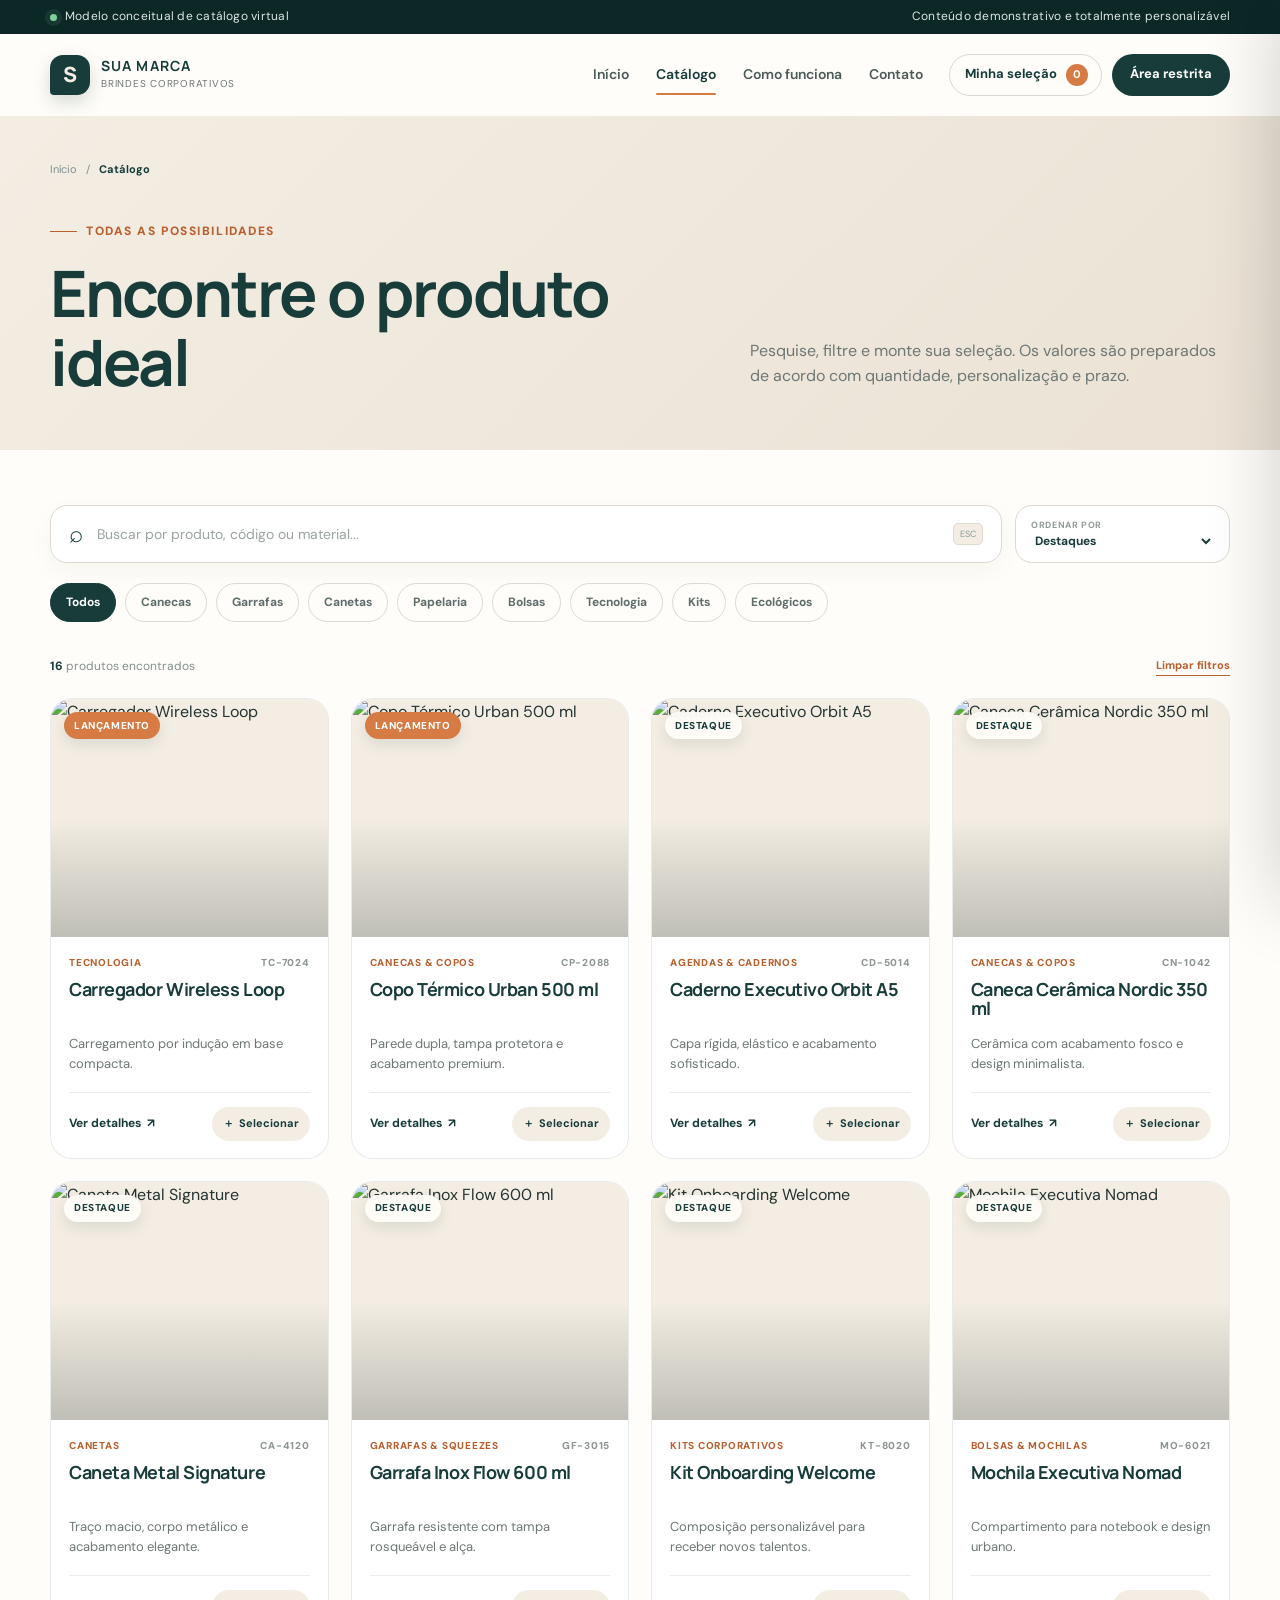
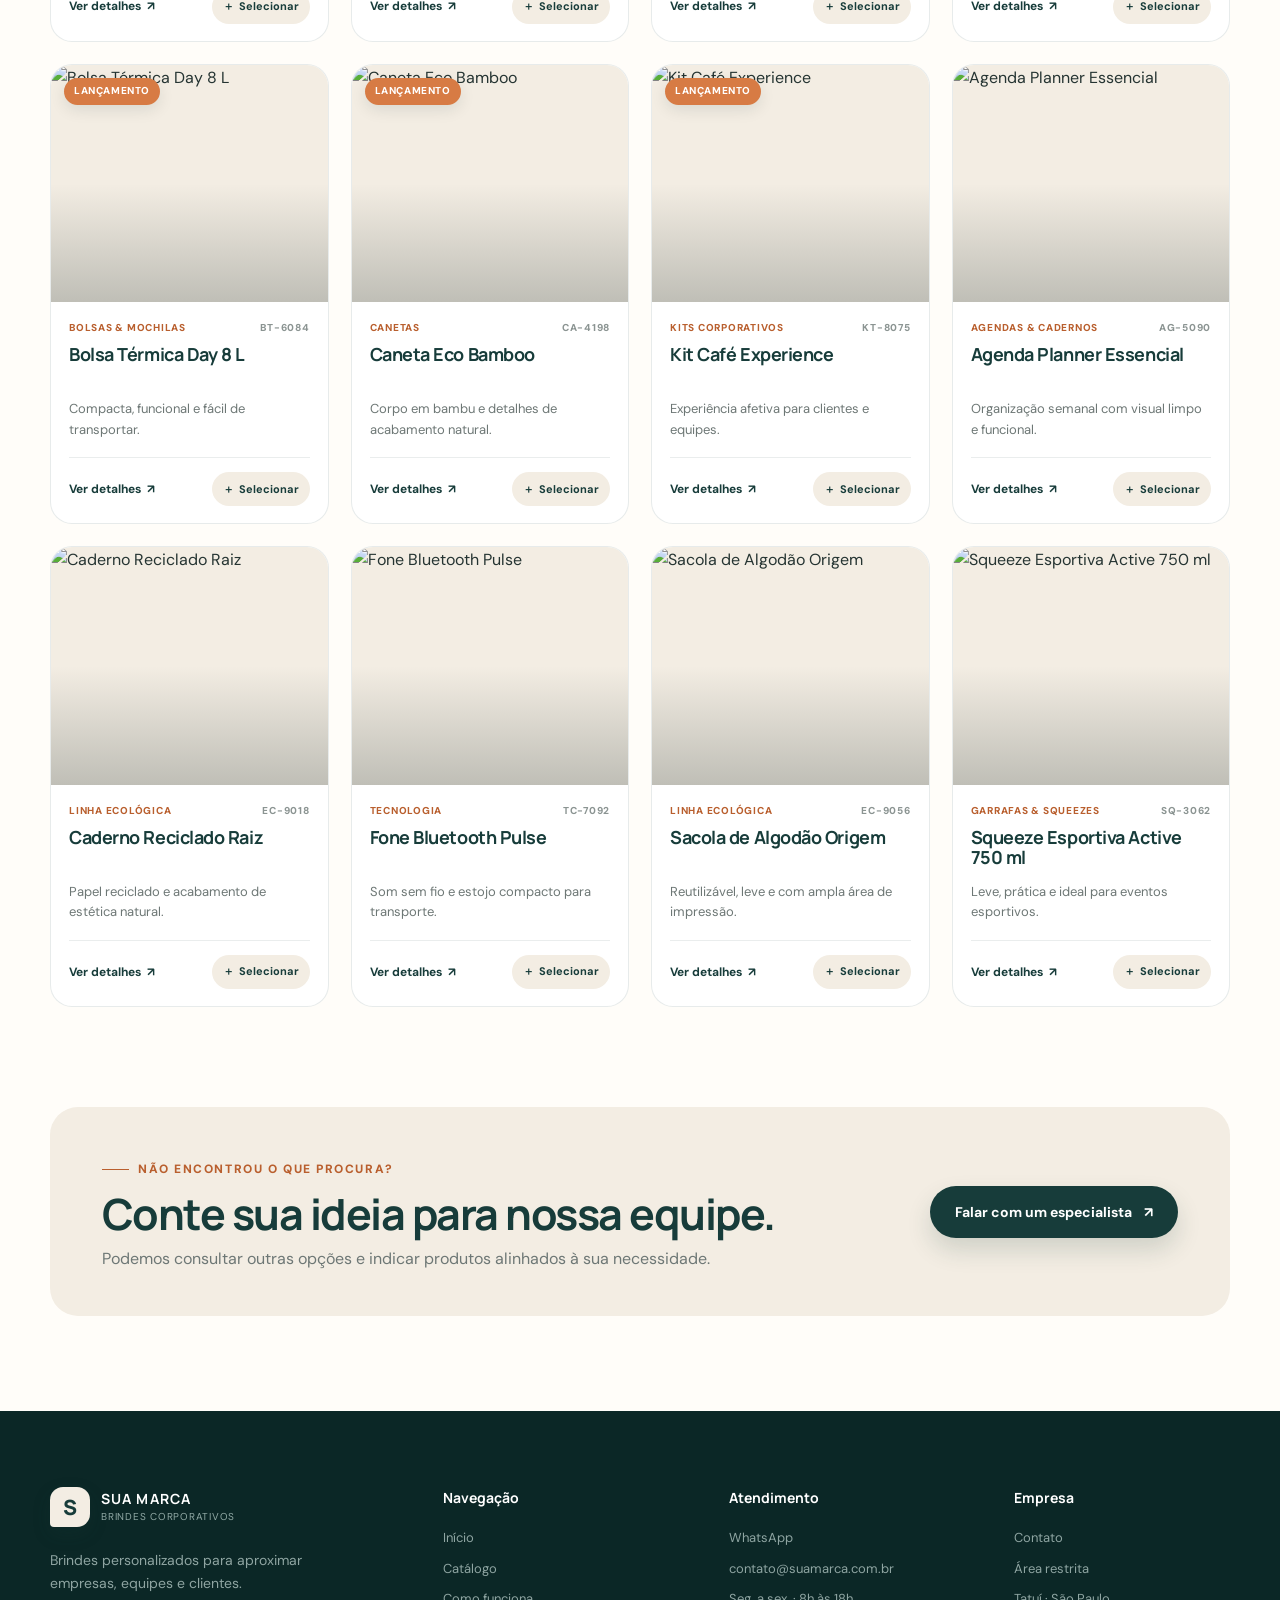
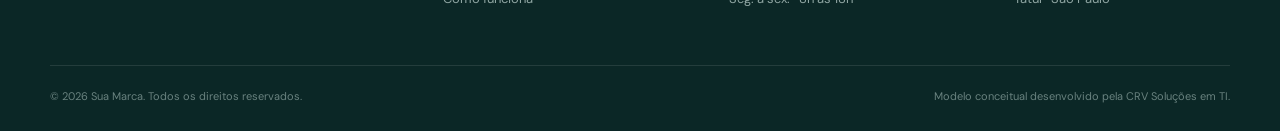
==== catalogo.html @ 8e0ce58a "first commit" ====
<!DOCTYPE html>
<html lang="pt-BR">
<head>
    <meta charset="UTF-8">
    <meta name="viewport" content="width=device-width, initial-scale=1.0">
    <meta name="theme-color" content="#163c3a">
    <meta name="description" content="Explore o catálogo de brindes corporativos personalizados por categoria.">
    <title>Catálogo | Sua Marca Brindes</title>
    <link rel="preconnect" href="https://fonts.googleapis.com">
    <link rel="preconnect" href="https://fonts.gstatic.com" crossorigin>
    <link href="https://fonts.googleapis.com/css2?family=DM+Sans:wght@400;500;600;700&family=Manrope:wght@500;600;700;800&display=swap" rel="stylesheet">
    <link rel="stylesheet" href="css/global.css">
    <link rel="stylesheet" href="css/catalogo.css">
    <link rel="stylesheet" href="css/responsive.css">
</head>
<body data-page="catalogo">
    <a class="skip-link" href="#conteudo">Pular para o conteúdo</a>
    <div class="demo-bar"><div class="container demo-bar__content"><span><span class="demo-dot"></span> Modelo conceitual de catálogo virtual</span><span class="demo-bar__desktop">Conteúdo demonstrativo e totalmente personalizável</span></div></div>

    <header class="site-header" id="site-header">
        <div class="container header__inner">
            <a class="brand" href="index.html" aria-label="Sua Marca - Página inicial"><span class="brand__symbol">S</span><span class="brand__text"><strong>SUA MARCA</strong><small>brindes corporativos</small></span></a>
            <button class="nav-toggle" type="button" aria-label="Abrir menu" aria-expanded="false" aria-controls="main-nav"><span></span><span></span><span></span></button>
            <nav class="main-nav" id="main-nav" aria-label="Navegação principal"><a href="index.html">Início</a><a class="is-active" href="catalogo.html">Catálogo</a><a href="index.html#como-funciona">Como funciona</a><a href="index.html#contato">Contato</a></nav>
            <div class="header__actions"><button class="selection-button" type="button" data-open-selection><span>Minha seleção</span><b data-selection-count>0</b></button><a class="admin-link" href="#" data-admin-link>Área restrita</a></div>
        </div>
    </header>

    <main id="conteudo">
        <section class="catalog-intro">
            <div class="container">
                <nav class="breadcrumbs" aria-label="Navegação estrutural"><a href="index.html">Início</a><span>/</span><strong>Catálogo</strong></nav>
                <div class="catalog-intro__content">
                    <div><span class="eyebrow">Todas as possibilidades</span><h1>Encontre o produto ideal</h1></div>
                    <p>Pesquise, filtre e monte sua seleção. Os valores são preparados de acordo com quantidade, personalização e prazo.</p>
                </div>
            </div>
        </section>

        <section class="catalog-workspace">
            <div class="container">
                <div class="catalog-toolbar">
                    <label class="search-box" for="catalog-search">
                        <span aria-hidden="true">⌕</span>
                        <input id="catalog-search" type="search" placeholder="Buscar por produto, código ou material..." autocomplete="off">
                        <kbd>ESC</kbd>
                    </label>
                    <label class="sort-box" for="catalog-sort"><span>Ordenar por</span><select id="catalog-sort"><option value="featured">Destaques</option><option value="name-asc">Nome: A–Z</option><option value="newest">Lançamentos</option></select></label>
                </div>

                <div class="category-filters" id="category-filters" aria-label="Filtrar por categoria"></div>

                <div class="catalog-meta">
                    <p><strong id="catalog-count">0</strong> produtos encontrados</p>
                    <button type="button" id="clear-filters">Limpar filtros</button>
                </div>

                <div class="products-grid catalog-grid" id="catalog-products" aria-live="polite"></div>

                <div class="empty-state" id="catalog-empty" hidden>
                    <span>⌕</span><h2>Nenhum produto encontrado</h2><p>Tente outro termo ou escolha uma categoria diferente.</p><button class="button button--primary" type="button" data-reset-catalog>Ver todos os produtos</button>
                </div>
            </div>
        </section>

        <section class="catalog-help">
            <div class="container catalog-help__card">
                <div><span class="eyebrow">Não encontrou o que procura?</span><h2>Conte sua ideia para nossa equipe.</h2><p>Podemos consultar outras opções e indicar produtos alinhados à sua necessidade.</p></div>
                <a class="button button--primary" href="#" data-whatsapp-generic>Falar com um especialista <span aria-hidden="true">↗</span></a>
            </div>
        </section>
    </main>

    <footer class="site-footer">
        <div class="container footer__grid"><div class="footer__brand"><a class="brand brand--footer" href="index.html"><span class="brand__symbol">S</span><span class="brand__text"><strong>SUA MARCA</strong><small>brindes corporativos</small></span></a><p>Brindes personalizados para aproximar empresas, equipes e clientes.</p></div><div class="footer__column"><strong>Navegação</strong><a href="index.html">Início</a><a href="catalogo.html">Catálogo</a><a href="index.html#como-funciona">Como funciona</a></div><div class="footer__column"><strong>Atendimento</strong><a href="#" data-whatsapp-generic>WhatsApp</a><a href="mailto:contato@suamarca.com.br">contato@suamarca.com.br</a><span>Seg. a sex. · 8h às 18h</span></div><div class="footer__column"><strong>Empresa</strong><a href="index.html#contato">Contato</a><a href="#" data-admin-link>Área restrita</a><span>Tatuí · São Paulo</span></div></div>
        <div class="container footer__bottom"><span>© <span data-current-year></span> Sua Marca. Todos os direitos reservados.</span><span>Modelo conceitual desenvolvido pela CRV Soluções em TI.</span></div>
    </footer>

    <script src="https://cdn.jsdelivr.net/npm/gsap@3.13.0/dist/gsap.min.js"></script>
    <script src="https://cdn.jsdelivr.net/npm/gsap@3.13.0/dist/ScrollTrigger.min.js"></script>
    <script src="js/config.js"></script><script src="js/dados-demo.js"></script><script src="js/catalog-service.js"></script><script src="js/main.js"></script><script src="js/catalogo.js"></script>
</body>
</html>
---- css/global.css ----
:root {
    --ink: #173c3a;
    --ink-deep: #0b2726;
    --ink-soft: #315654;
    --cream: #f3ede3;
    --cream-2: #e9dece;
    --paper: #fffdf9;
    --white: #ffffff;
    --orange: #d77b44;
    --orange-dark: #b95f2e;
    --sage: #a8b8a2;
    --sage-light: #dce5d8;
    --text: #253432;
    --muted: #6d7775;
    --line: #ddd9d0;
    --shadow-sm: 0 12px 35px rgba(11, 39, 38, 0.08);
    --shadow-md: 0 24px 70px rgba(11, 39, 38, 0.14);
    --radius-sm: 14px;
    --radius-md: 24px;
    --radius-lg: 36px;
    --container: 1180px;
    --header-height: 82px;
    --font-title: "Manrope", sans-serif;
    --font-body: "DM Sans", sans-serif;
}

*, *::before, *::after { box-sizing: border-box; }
html { scroll-behavior: smooth; scroll-padding-top: 110px; }
body { margin: 0; color: var(--text); background: var(--paper); font-family: var(--font-body); font-size: 16px; line-height: 1.6; -webkit-font-smoothing: antialiased; overflow-x: hidden; }
body.drawer-open { overflow: hidden; }
img { display: block; width: 100%; max-width: 100%; }
a { color: inherit; text-decoration: none; }
button, input, select, textarea { font: inherit; }
button, a { -webkit-tap-highlight-color: transparent; }
button { color: inherit; }
h1, h2, h3, p { margin-top: 0; }
h1, h2, h3 { font-family: var(--font-title); line-height: 1.08; letter-spacing: -0.035em; }
p { color: var(--muted); }
::selection { color: var(--white); background: var(--orange); }

.container { width: min(calc(100% - 40px), var(--container)); margin-inline: auto; }
.section { padding: 108px 0; }
.skip-link { position: fixed; z-index: 9999; top: 12px; left: 12px; padding: 10px 15px; color: var(--white); background: var(--ink); border-radius: 9px; transform: translateY(-150%); transition: transform .2s ease; }
.skip-link:focus { transform: translateY(0); }

.demo-bar { position: relative; z-index: 1001; color: #dce7e5; background: var(--ink-deep); font-size: 12px; letter-spacing: .02em; }
.demo-bar__content { min-height: 34px; display: flex; align-items: center; justify-content: space-between; gap: 20px; }
.demo-bar__content > span:first-child { display: inline-flex; align-items: center; gap: 8px; }
.demo-dot { width: 7px; height: 7px; display: inline-block; background: #80d09c; border-radius: 50%; box-shadow: 0 0 0 5px rgba(128, 208, 156, .1); }

.site-header { position: sticky; z-index: 1000; top: 0; height: var(--header-height); background: rgba(255, 253, 249, .88); border-bottom: 1px solid transparent; backdrop-filter: blur(18px); transition: height .3s ease, border-color .3s ease, box-shadow .3s ease; }
.site-header.is-scrolled { height: 72px; border-color: rgba(23, 60, 58, .1); box-shadow: 0 8px 30px rgba(11, 39, 38, .06); }
.header__inner { height: 100%; display: flex; align-items: center; gap: 26px; }
.brand { display: inline-flex; align-items: center; gap: 11px; flex: 0 0 auto; }
.brand__symbol { width: 40px; height: 40px; display: grid; place-items: center; color: var(--cream); background: var(--ink); border-radius: 13px 13px 13px 4px; font-family: var(--font-title); font-size: 21px; font-weight: 800; box-shadow: 0 7px 18px rgba(23, 60, 58, .18); }
.brand__text { display: grid; line-height: 1.05; }
.brand__text strong { color: var(--ink); font-family: var(--font-title); font-size: 14px; letter-spacing: .08em; }
.brand__text small { margin-top: 5px; color: var(--muted); font-size: 10px; letter-spacing: .075em; text-transform: uppercase; }
.main-nav { display: flex; align-items: center; justify-content: center; gap: 27px; margin-left: auto; }
.main-nav a { position: relative; color: #4b5b59; font-size: 14px; font-weight: 600; transition: color .2s ease; }
.main-nav a::after { position: absolute; left: 0; bottom: -9px; width: 100%; height: 2px; content: ""; background: var(--orange); border-radius: 4px; transform: scaleX(0); transform-origin: right; transition: transform .25s ease; }
.main-nav a:hover, .main-nav a.is-active { color: var(--ink); }
.main-nav a:hover::after, .main-nav a.is-active::after { transform: scaleX(1); transform-origin: left; }
.header__actions { display: flex; align-items: center; gap: 10px; }
.selection-button { min-height: 42px; display: inline-flex; align-items: center; gap: 9px; padding: 0 13px 0 15px; color: var(--ink); background: transparent; border: 1px solid rgba(23, 60, 58, .18); border-radius: 999px; cursor: pointer; font-size: 13px; font-weight: 700; transition: background .2s ease, border-color .2s ease; }
.selection-button:hover { background: var(--cream); border-color: transparent; }
.selection-button b { min-width: 22px; height: 22px; display: grid; place-items: center; color: var(--white); background: var(--orange); border-radius: 50%; font-size: 11px; }
.admin-link { min-height: 42px; display: inline-flex; align-items: center; padding: 0 18px; color: var(--white); background: var(--ink); border-radius: 999px; font-size: 13px; font-weight: 700; transition: background .2s ease, transform .2s ease; }
.admin-link:hover { background: var(--orange-dark); transform: translateY(-1px); }
.nav-toggle { width: 44px; height: 42px; display: none; place-content: center; gap: 5px; padding: 0; background: transparent; border: 1px solid var(--line); border-radius: 12px; cursor: pointer; }
.nav-toggle span { width: 20px; height: 2px; display: block; background: var(--ink); border-radius: 4px; transition: transform .2s ease, opacity .2s ease; }
.nav-toggle.is-open span:nth-child(1) { transform: translateY(7px) rotate(45deg); }
.nav-toggle.is-open span:nth-child(2) { opacity: 0; }
.nav-toggle.is-open span:nth-child(3) { transform: translateY(-7px) rotate(-45deg); }

.eyebrow { display: inline-flex; align-items: center; gap: 9px; margin-bottom: 17px; color: var(--orange-dark); font-size: 12px; font-weight: 800; letter-spacing: .13em; text-transform: uppercase; }
.eyebrow::before { width: 27px; height: 1px; content: ""; background: currentColor; }
.section-heading { margin-bottom: 44px; display: flex; align-items: end; justify-content: space-between; gap: 60px; }
.section-heading h2 { max-width: 700px; margin-bottom: 0; color: var(--ink); font-size: clamp(34px, 4vw, 56px); }
.section-heading > p { max-width: 455px; margin-bottom: 4px; font-size: 17px; }
.section-heading--center { display: grid; justify-items: center; text-align: center; }
.section-heading--center > p { max-width: 640px; margin: -25px auto 0; }
.section-action { margin-top: 40px; text-align: center; }
.text-link { display: inline-flex; align-items: center; gap: 10px; color: var(--ink); border-bottom: 1px solid rgba(23, 60, 58, .25); font-weight: 700; transition: color .2s ease, gap .2s ease; }
.text-link:hover { gap: 15px; color: var(--orange-dark); }

.button { min-height: 52px; display: inline-flex; align-items: center; justify-content: center; gap: 12px; padding: 0 24px; border: 1px solid transparent; border-radius: 999px; cursor: pointer; font-size: 14px; font-weight: 700; text-align: center; transition: transform .2s ease, color .2s ease, background .2s ease, border-color .2s ease, box-shadow .2s ease; }
.button:hover { transform: translateY(-2px); }
.button:disabled { opacity: .45; cursor: not-allowed; transform: none; }
.button--primary { color: var(--white); background: var(--ink); box-shadow: 0 12px 25px rgba(23, 60, 58, .16); }
.button--primary:hover { background: var(--orange-dark); box-shadow: 0 15px 30px rgba(185, 95, 46, .18); }
.button--ghost { color: var(--ink); background: transparent; border-color: rgba(23, 60, 58, .24); }
.button--ghost:hover { background: var(--cream); border-color: var(--cream); }
.button--light { color: var(--ink); background: var(--white); }
.button--cream { color: var(--ink); background: var(--cream); }
.button--outline-light { color: var(--white); border-color: rgba(255, 255, 255, .35); }
.button--outline-light:hover { background: rgba(255, 255, 255, .1); border-color: rgba(255, 255, 255, .7); }
.button--full { width: 100%; }

.products-grid { display: grid; grid-template-columns: repeat(4, minmax(0, 1fr)); gap: 22px; }
.product-card { min-width: 0; overflow: hidden; background: var(--white); border: 1px solid rgba(23, 60, 58, .1); border-radius: 22px; transition: transform .3s ease, box-shadow .3s ease, border-color .3s ease; }
.product-card:hover { transform: translateY(-7px); border-color: transparent; box-shadow: var(--shadow-md); }
.product-card__image { position: relative; aspect-ratio: 1 / .86; display: block; overflow: hidden; background: var(--cream); }
.product-card__image img { height: 100%; object-fit: cover; transition: transform .65s cubic-bezier(.2, .7, .2, 1); }
.product-card:hover .product-card__image img { transform: scale(1.055); }
.product-card__shade { position: absolute; inset: 0; background: linear-gradient(180deg, rgba(8, 25, 24, 0) 50%, rgba(8, 25, 24, .22)); pointer-events: none; }
.product-card__badges { position: absolute; top: 13px; left: 13px; display: flex; flex-wrap: wrap; gap: 6px; }
.badge { display: inline-flex; align-items: center; min-height: 27px; padding: 0 10px; color: var(--ink); background: rgba(255, 253, 249, .91); border-radius: 999px; box-shadow: 0 5px 15px rgba(11, 39, 38, .1); backdrop-filter: blur(8px); font-size: 10px; font-weight: 800; letter-spacing: .06em; text-transform: uppercase; }
.badge--new { color: var(--white); background: var(--orange); }
.product-card__body { padding: 18px 18px 17px; }
.product-card__meta { display: flex; align-items: center; justify-content: space-between; gap: 10px; margin-bottom: 9px; color: var(--orange-dark); font-size: 10px; font-weight: 800; letter-spacing: .075em; text-transform: uppercase; }
.product-card__meta small { color: #8b9492; font-size: 10px; }
.product-card h3 { min-height: 46px; margin-bottom: 8px; color: var(--ink); font-size: 18px; letter-spacing: -.025em; }
.product-card h3 a { transition: color .2s ease; }
.product-card h3 a:hover { color: var(--orange-dark); }
.product-card p { min-height: 42px; margin-bottom: 16px; font-size: 13px; line-height: 1.55; }
.product-card__actions { padding-top: 14px; display: flex; align-items: center; justify-content: space-between; gap: 10px; border-top: 1px solid rgba(23, 60, 58, .09); }
.product-card__details { display: inline-flex; align-items: center; gap: 6px; color: var(--ink); font-size: 12px; font-weight: 700; }
.product-card__details:hover { color: var(--orange-dark); }
.product-card__select { height: 34px; display: inline-flex; align-items: center; gap: 5px; padding: 0 11px; color: var(--ink); background: var(--cream); border: 0; border-radius: 999px; cursor: pointer; font-size: 11px; font-weight: 700; transition: color .2s ease, background .2s ease; }
.product-card__select:hover, .product-card__select.is-selected { color: var(--white); background: var(--ink); }

.site-footer { padding: 76px 0 25px; color: #c7d4d1; background: var(--ink-deep); }
.footer__grid { display: grid; grid-template-columns: 1.5fr repeat(3, 1fr); gap: 70px; padding-bottom: 55px; }
.brand--footer .brand__symbol { color: var(--ink); background: var(--cream); }
.brand--footer .brand__text strong { color: var(--white); }
.brand--footer .brand__text small { color: #92aaa6; }
.footer__brand p { max-width: 320px; margin: 22px 0 0; color: #8fa5a2; font-size: 14px; }
.footer__column { display: flex; flex-direction: column; align-items: flex-start; gap: 10px; font-size: 13px; }
.footer__column strong { margin-bottom: 8px; color: var(--white); font-family: var(--font-title); font-size: 14px; }
.footer__column a, .footer__column span { color: #8fa5a2; transition: color .2s ease; }
.footer__column a:hover { color: var(--white); }
.footer__bottom { padding-top: 22px; display: flex; justify-content: space-between; gap: 20px; color: #69827f; border-top: 1px solid rgba(255, 255, 255, .1); font-size: 11px; }

.selection-backdrop { position: fixed; z-index: 1998; inset: 0; visibility: hidden; opacity: 0; background: rgba(4, 18, 17, .56); backdrop-filter: blur(4px); transition: opacity .28s ease, visibility .28s ease; }
.selection-backdrop.is-visible { visibility: visible; opacity: 1; }
.selection-drawer { position: fixed; z-index: 1999; top: 0; right: 0; width: min(470px, 100%); height: 100dvh; display: grid; grid-template-rows: auto minmax(0, 1fr) auto; background: var(--paper); box-shadow: -25px 0 70px rgba(5, 22, 21, .2); transform: translateX(105%); transition: transform .38s cubic-bezier(.2, .8, .2, 1); }
.selection-drawer.is-open { transform: translateX(0); }
.selection-drawer__header { padding: 25px 26px 20px; display: flex; align-items: start; justify-content: space-between; border-bottom: 1px solid var(--line); }
.selection-drawer__header .eyebrow { margin-bottom: 5px; font-size: 9px; }
.selection-drawer__header h2 { margin: 0; color: var(--ink); font-size: 29px; }
.selection-drawer__header > button { width: 38px; height: 38px; display: grid; place-items: center; padding: 0 0 3px; color: var(--ink); background: var(--cream); border: 0; border-radius: 50%; cursor: pointer; font-size: 25px; }
.selection-drawer__content { overflow-y: auto; padding: 20px 26px; }
.selection-drawer__footer { padding: 20px 26px 25px; background: var(--white); border-top: 1px solid var(--line); }
.selection-drawer__footer p { margin-bottom: 13px; font-size: 11px; text-align: center; }
.selection-empty { min-height: 100%; display: grid; align-content: center; justify-items: center; padding: 40px 15px; text-align: center; }
.selection-empty > span { width: 58px; height: 58px; display: grid; place-items: center; color: var(--orange-dark); background: var(--cream); border-radius: 50%; font-size: 28px; }
.selection-empty h3 { margin: 18px 0 8px; color: var(--ink); font-size: 22px; }
.selection-empty p { max-width: 290px; margin-bottom: 20px; font-size: 13px; }
.selection-item { position: relative; padding: 12px 38px 12px 0; display: grid; grid-template-columns: 82px minmax(0, 1fr); gap: 14px; border-bottom: 1px solid var(--line); }
.selection-item img { width: 82px; height: 92px; object-fit: cover; background: var(--cream); border-radius: 13px; }
.selection-item__info { min-width: 0; display: flex; flex-direction: column; align-items: flex-start; }
.selection-item__info > small { color: var(--orange-dark); font-size: 9px; font-weight: 800; letter-spacing: .06em; }
.selection-item__info > strong { margin: 3px 0 8px; color: var(--ink); font-family: var(--font-title); font-size: 13px; line-height: 1.3; }
.selection-item__info label { display: flex; align-items: center; gap: 8px; color: var(--muted); font-size: 10px; }
.selection-item__info input { width: 64px; height: 30px; padding: 0 8px; color: var(--ink); background: var(--white); border: 1px solid var(--line); border-radius: 8px; outline: none; }
.selection-item > button { position: absolute; top: 12px; right: 0; width: 28px; height: 28px; display: grid; place-items: center; padding: 0 0 2px; color: #8f9997; background: transparent; border: 1px solid var(--line); border-radius: 50%; cursor: pointer; font-size: 18px; }
.selection-item > button:hover { color: var(--white); background: var(--orange-dark); border-color: var(--orange-dark); }

.site-toast { position: fixed; z-index: 2500; right: 24px; bottom: 24px; max-width: min(390px, calc(100% - 40px)); padding: 13px 18px; color: var(--white); background: var(--ink); border-radius: 13px; box-shadow: var(--shadow-md); opacity: 0; transform: translateY(20px); pointer-events: none; font-size: 13px; font-weight: 600; transition: opacity .25s ease, transform .25s ease; }
.site-toast.is-visible { opacity: 1; transform: translateY(0); }
.site-toast--success { background: #1f6748; }
.site-toast--info { background: var(--ink); }

.product-loading { display: grid; grid-template-columns: 1fr 1fr; gap: 60px; }
.product-loading > div:first-child, .product-loading i { display: block; background: linear-gradient(90deg, var(--cream), #faf7f1, var(--cream)); background-size: 200% 100%; animation: loading 1.4s infinite; border-radius: var(--radius-md); }
.product-loading > div:first-child { min-height: 580px; }
.product-loading > div:last-child { display: grid; align-content: center; gap: 18px; }
.product-loading i { height: 30px; }
.product-loading i:nth-child(2) { height: 80px; }
.product-loading i:nth-child(3) { height: 120px; }
.product-loading i:nth-child(4) { height: 180px; }
@keyframes loading { to { background-position: -200% 0; } }

:focus-visible { outline: 3px solid rgba(215, 123, 68, .45); outline-offset: 3px; }
@media (prefers-reduced-motion: reduce) {
    *, *::before, *::after { scroll-behavior: auto !important; animation-duration: .01ms !important; animation-iteration-count: 1 !important; transition-duration: .01ms !important; }
}
---- css/catalogo.css ----
.catalog-intro { padding: 45px 0 54px; background: linear-gradient(135deg, #f3ede3, #ebe2d5); }
.breadcrumbs, .product-breadcrumbs { display: flex; align-items: center; flex-wrap: wrap; gap: 9px; color: #82908e; font-size: 11px; }
.breadcrumbs a, .product-breadcrumbs a { transition: color .2s ease; }
.breadcrumbs a:hover, .product-breadcrumbs a:hover { color: var(--orange-dark); }
.breadcrumbs strong, .product-breadcrumbs strong { color: var(--ink); font-weight: 700; }
.catalog-intro__content { margin-top: 35px; display: flex; align-items: end; justify-content: space-between; gap: 60px; }
.catalog-intro__content h1 { margin: 0; color: var(--ink); font-size: clamp(43px, 5vw, 68px); }
.catalog-intro__content p { max-width: 480px; margin: 0 0 7px; font-size: 16px; }

.catalog-workspace { min-height: 650px; padding: 55px 0 100px; background: var(--paper); }
.catalog-toolbar { display: grid; grid-template-columns: minmax(0, 1fr) 215px; gap: 13px; }
.search-box { height: 58px; display: grid; grid-template-columns: auto 1fr auto; align-items: center; gap: 12px; padding: 0 18px; background: var(--white); border: 1px solid var(--line); border-radius: 17px; box-shadow: 0 8px 24px rgba(11, 39, 38, .04); transition: border-color .2s ease, box-shadow .2s ease; }
.search-box:focus-within { border-color: rgba(23, 60, 58, .46); box-shadow: 0 10px 28px rgba(11, 39, 38, .08); }
.search-box > span { color: var(--ink); font-size: 24px; line-height: 1; }
.search-box input { width: 100%; color: var(--ink); background: transparent; border: 0; outline: 0; font-size: 14px; }
.search-box input::placeholder { color: #9ba4a2; }
.search-box kbd { padding: 3px 6px; color: #8f9997; background: var(--cream); border: 1px solid var(--line); border-radius: 5px; font-family: var(--font-body); font-size: 9px; }
.sort-box { height: 58px; display: grid; align-content: center; padding: 7px 15px; background: var(--white); border: 1px solid var(--line); border-radius: 17px; }
.sort-box span { color: #909a98; font-size: 9px; font-weight: 700; letter-spacing: .07em; text-transform: uppercase; }
.sort-box select { width: 100%; padding: 0; color: var(--ink); background: transparent; border: 0; outline: 0; font-size: 12px; font-weight: 700; }
.category-filters { margin: 20px 0 30px; display: flex; align-items: center; gap: 9px; overflow-x: auto; padding-bottom: 5px; scrollbar-width: thin; }
.category-chip { min-height: 39px; flex: 0 0 auto; padding: 0 15px; color: #5e6d6b; background: transparent; border: 1px solid var(--line); border-radius: 999px; cursor: pointer; font-size: 12px; font-weight: 700; transition: color .2s ease, background .2s ease, border-color .2s ease; }
.category-chip:hover { border-color: var(--ink); }
.category-chip.is-active { color: var(--white); background: var(--ink); border-color: var(--ink); }
.catalog-meta { margin-bottom: 22px; display: flex; align-items: center; justify-content: space-between; gap: 20px; }
.catalog-meta p { margin: 0; color: #82908e; font-size: 12px; }
.catalog-meta p strong { color: var(--ink); }
.catalog-meta button { padding: 0; color: var(--orange-dark); background: transparent; border: 0; border-bottom: 1px solid currentColor; cursor: pointer; font-size: 11px; font-weight: 700; }
.catalog-grid { min-height: 200px; }
.empty-state { min-height: 420px; place-content: center; justify-items: center; padding: 50px 20px; background: #f8f4ee; border: 1px dashed #d8d0c4; border-radius: 24px; text-align: center; }
.empty-state:not([hidden]) { display: grid; }
.empty-state > span { width: 60px; height: 60px; display: grid; place-items: center; color: var(--orange-dark); background: var(--cream-2); border-radius: 50%; font-size: 30px; }
.empty-state h2 { margin: 17px 0 6px; color: var(--ink); font-size: 26px; }
.empty-state p { margin-bottom: 20px; }

.catalog-help { padding: 0 0 95px; background: var(--paper); }
.catalog-help__card { padding: 45px 52px; display: flex; align-items: center; justify-content: space-between; gap: 50px; background: var(--cream); border-radius: 28px; }
.catalog-help__card h2 { margin-bottom: 8px; color: var(--ink); font-size: clamp(29px, 3.4vw, 43px); }
.catalog-help__card p { margin: 0; }
.catalog-help__card .eyebrow { margin-bottom: 12px; }
.catalog-help__card .button { flex: 0 0 auto; }
---- css/responsive.css ----
@media (max-width: 1120px) {
    :root { --container: 1000px; }
    .main-nav { gap: 18px; }
    .main-nav a { font-size: 13px; }
    .admin-link { display: none; }
    .products-grid { grid-template-columns: repeat(3, minmax(0, 1fr)); }
    .categories-grid { grid-template-columns: repeat(3, minmax(0, 1fr)); }
    .hero__grid { gap: 40px; }
    .hero__floating--top { left: -35px; }
    .hero__floating--bottom { right: -10px; }
}

@media (max-width: 900px) {
    :root { --header-height: 72px; }
    .section { padding: 85px 0; }
    .nav-toggle { display: grid; margin-left: auto; }
    .main-nav { position: absolute; top: calc(100% + 8px); right: 20px; left: 20px; display: grid; justify-content: stretch; gap: 0; padding: 10px; visibility: hidden; opacity: 0; background: rgba(255, 253, 249, .98); border: 1px solid var(--line); border-radius: 18px; box-shadow: var(--shadow-md); transform: translateY(-10px); transition: opacity .2s ease, transform .2s ease, visibility .2s ease; }
    .main-nav.is-open { visibility: visible; opacity: 1; transform: translateY(0); }
    .main-nav a { padding: 12px 14px; border-radius: 10px; }
    .main-nav a:hover, .main-nav a.is-active { background: var(--cream); }
    .main-nav a::after { display: none; }
    .header__actions { order: 2; }
    .nav-toggle { order: 3; }
    .hero { padding-top: 45px; }
    .hero__grid { grid-template-columns: 1fr; padding-bottom: 65px; }
    .hero__content { text-align: center; }
    .hero__content h1, .hero__content > p { margin-inline: auto; }
    .hero__actions, .hero__trust { justify-content: center; }
    .hero__visual { max-width: 500px; margin: 0 auto; }
    .hero__floating--top { left: -15px; }
    .hero__floating--bottom { right: -15px; }
    .section-heading { display: grid; gap: 20px; }
    .section-heading > p { max-width: 640px; }
    .section-heading--center > p { margin-top: 0; }
    .experience-grid { grid-template-columns: 1fr; gap: 60px; }
    .experience__media { max-width: 590px; margin-inline: auto; }
    .experience__content { max-width: 700px; margin-inline: auto; }
    .process-grid { grid-template-columns: 1fr; }
    .process-card { min-height: 220px; }
    .process-card h3 { margin-top: 28px; }
    .cta-card { padding: 50px 42px; display: grid; }
    .cta-card__actions { display: flex; flex-wrap: wrap; }
    .footer__grid { grid-template-columns: 1.3fr repeat(2, 1fr); gap: 45px; }
    .footer__column:last-child { display: none; }
    .catalog-intro__content { display: grid; gap: 20px; }
    .catalog-intro__content p { max-width: 650px; }
    .product-layout { grid-template-columns: 1fr; gap: 45px; }
    .product-gallery { position: relative; top: auto; max-width: 680px; margin-inline: auto; }
    .product-gallery__main { aspect-ratio: 1.12 / 1; }
    .product-info { max-width: 680px; margin-inline: auto; }
}

@media (max-width: 720px) {
    .container { width: min(calc(100% - 28px), var(--container)); }
    .demo-bar__content { justify-content: center; text-align: center; }
    .demo-bar__desktop { display: none; }
    .brand__text small { display: none; }
    .selection-button span { display: none; }
    .selection-button { width: 42px; padding: 0; justify-content: center; border-radius: 12px; }
    .selection-button b { width: 24px; }
    .header__inner { gap: 9px; }
    .section { padding: 70px 0; }
    .section-heading { margin-bottom: 30px; }
    .section-heading h2 { font-size: clamp(31px, 9vw, 43px); }
    .section-heading > p { font-size: 14px; }
    .products-grid, .categories-grid { grid-template-columns: repeat(2, minmax(0, 1fr)); gap: 12px; }
    .product-card { border-radius: 17px; }
    .product-card__image { aspect-ratio: 1 / .9; }
    .product-card__body { padding: 14px; }
    .product-card h3 { min-height: 40px; font-size: 15px; }
    .product-card p { min-height: 40px; margin-bottom: 12px; font-size: 11px; }
    .product-card__meta span { max-width: 105px; overflow: hidden; text-overflow: ellipsis; white-space: nowrap; }
    .product-card__details { font-size: 0; }
    .product-card__details span { font-size: 15px; }
    .product-card__select-label { display: none; }
    .product-card__select { width: 33px; padding: 0; justify-content: center; }
    .hero { padding-top: 34px; }
    .hero__grid { gap: 35px; min-height: auto; }
    .hero__content h1 { font-size: clamp(42px, 12vw, 59px); }
    .hero__content > p { font-size: 15px; }
    .hero__trust { margin-top: 28px; }
    .hero__trust span { padding: 0 12px; }
    .hero__visual { width: calc(100% - 28px); }
    .hero__floating--top { top: 10%; left: -18px; }
    .hero__floating--bottom { right: -18px; }
    .hero__floating { padding: 10px 12px; }
    .hero__floating strong { font-size: 10px; }
    .hero__floating small { font-size: 8px; }
    .hero__image-wrap { border-width: 6px; border-radius: 120px 120px 24px 24px; }
    .category-card { min-height: 285px; border-radius: 18px; }
    .category-card__content { padding: 17px; }
    .category-card__content h3 { padding-right: 38px; font-size: 18px; }
    .category-card__content p { display: none; }
    .category-card__arrow { right: 15px; bottom: 15px; width: 32px; height: 32px; }
    .experience__media > img { border-radius: 22px 90px 22px 22px; }
    .experience__badge { right: -5px; bottom: 20px; }
    .experience__content h2 { font-size: clamp(34px, 10vw, 48px); }
    .cta-section { padding-bottom: 70px; }
    .cta-card { min-height: auto; padding: 38px 24px; border-radius: 24px; }
    .cta-card__actions { display: grid; }
    .footer__grid { grid-template-columns: 1fr 1fr; }
    .footer__brand { grid-column: 1 / -1; }
    .footer__bottom { display: grid; text-align: center; }
    .catalog-intro { padding: 35px 0 42px; }
    .catalog-intro__content { margin-top: 25px; }
    .catalog-toolbar { grid-template-columns: 1fr; }
    .sort-box { height: 52px; }
    .catalog-workspace { padding-top: 35px; }
    .catalog-help__card { padding: 35px 25px; display: grid; }
    .catalog-help__card .button { width: 100%; }
    .product-breadcrumbs { padding-top: 24px; }
    .product-breadcrumbs strong { max-width: 180px; }
    .product-section { padding-top: 22px; }
    .product-gallery__main { aspect-ratio: 1 / 1; border-radius: 20px; }
    .product-info h1 { font-size: clamp(35px, 10vw, 48px); }
    .product-quote__heading { align-items: start; }
    .product-quote__actions { grid-template-columns: 1fr; }
    .related-section .section-heading .text-link { display: none; }
    .product-loading { grid-template-columns: 1fr; }
    .product-loading > div:first-child { min-height: 400px; }
}

@media (max-width: 480px) {
    .brand__symbol { width: 37px; height: 37px; }
    .brand__text strong { font-size: 12px; }
    .nav-toggle { width: 40px; height: 40px; }
    .main-nav { right: 14px; left: 14px; }
    .hero__actions { display: grid; }
    .hero__actions .button { width: 100%; }
    .hero__trust { gap: 14px 0; }
    .hero__trust span { width: 50%; }
    .hero__trust span:nth-child(3) { width: 100%; border-left: 0; }
    .hero__floating--top { left: -8px; }
    .hero__floating--bottom { right: -8px; }
    .hero__floating-icon, .avatar-stack { display: none; }
    .products-grid, .categories-grid { grid-template-columns: 1fr; }
    .product-card__image { aspect-ratio: 1.15 / 1; }
    .product-card h3, .product-card p { min-height: 0; }
    .product-card__details { font-size: 12px; }
    .product-card__select { width: auto; padding: 0 11px; }
    .product-card__select-label { display: inline; }
    .category-card { min-height: 310px; }
    .experience__badge { max-width: 210px; padding: 14px 17px; }
    .benefits-list li { grid-template-columns: 38px 1fr; gap: 12px; }
    .benefits-list li > span { width: 38px; height: 38px; }
    .process-card { min-height: 235px; padding: 27px; }
    .footer__grid { grid-template-columns: 1fr; }
    .footer__brand { grid-column: auto; }
    .selection-drawer__header, .selection-drawer__content, .selection-drawer__footer { padding-right: 18px; padding-left: 18px; }
    .site-toast { right: 14px; bottom: 14px; max-width: calc(100% - 28px); }
    .catalog-meta { align-items: end; }
    .product-info__top { align-items: start; }
    .product-info__top span { max-width: 190px; }
    .product-specs { grid-template-columns: 1fr; }
    .product-quote { padding: 20px 16px; }
    .product-quote__heading { display: grid; }
    .quantity-control { width: 132px; }
    .product-gallery__thumbs { grid-template-columns: repeat(4, 62px); }
    .product-gallery__thumbs button { width: 62px; height: 62px; }
}
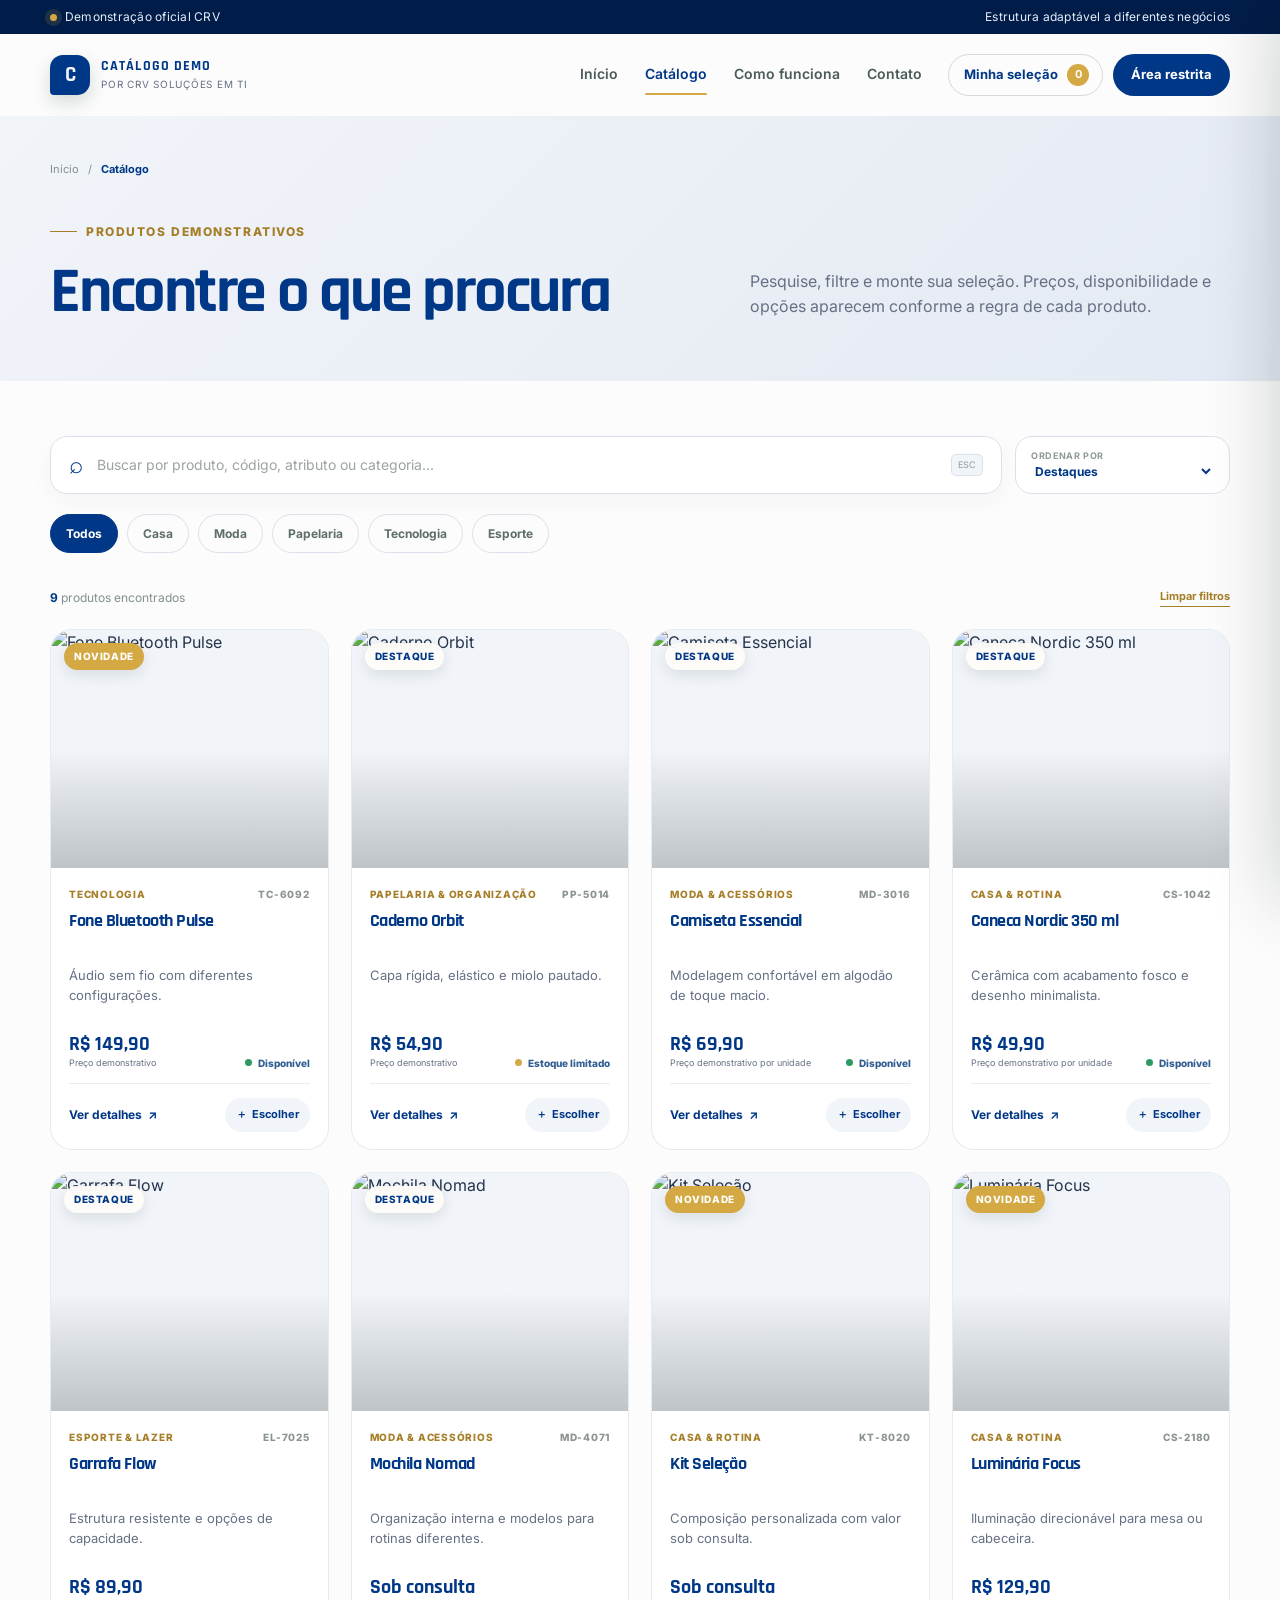
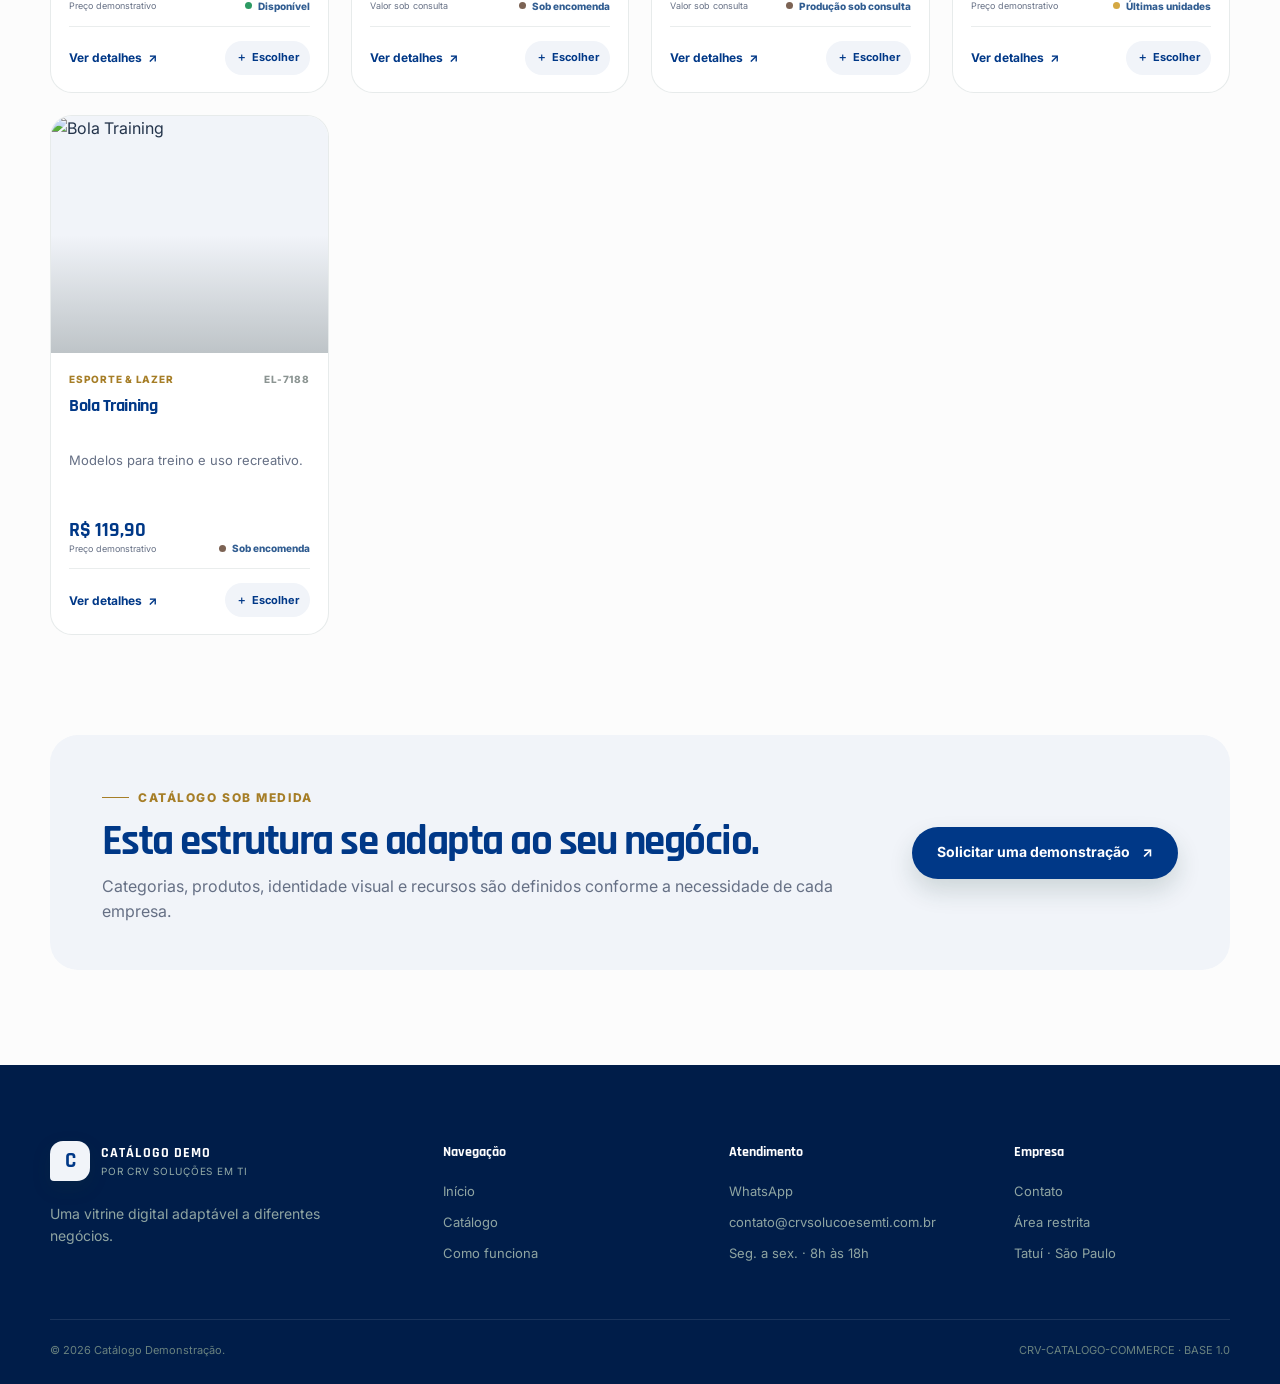
==== commit a7254715: "Transforma catálogo em base genérica multicliente CRV Cria a CRV-CATALOGO-COMMERCE BASE 1.0, com ide" ====
--- a/catalogo.html
+++ b/catalogo.html
@@ -3,25 +3,25 @@
 <head>
     <meta charset="UTF-8">
     <meta name="viewport" content="width=device-width, initial-scale=1.0">
-    <meta name="theme-color" content="#163c3a">
-    <meta name="description" content="Explore o catálogo de brindes corporativos personalizados por categoria.">
-    <title>Catálogo | Sua Marca Brindes</title>
+    <meta name="theme-color" content="#003887">
+    <meta name="description" content="Explore uma demonstração de catálogo virtual com categorias, preços, disponibilidade e variações.">
+    <title>Catálogo | Demonstração CRV</title>
     <link rel="preconnect" href="https://fonts.googleapis.com">
     <link rel="preconnect" href="https://fonts.gstatic.com" crossorigin>
-    <link href="https://fonts.googleapis.com/css2?family=DM+Sans:wght@400;500;600;700&family=Manrope:wght@500;600;700;800&display=swap" rel="stylesheet">
+    <link href="https://fonts.googleapis.com/css2?family=Inter:wght@400;500;600;700&family=Rajdhani:wght@500;600;700&display=swap" rel="stylesheet">
     <link rel="stylesheet" href="css/global.css">
     <link rel="stylesheet" href="css/catalogo.css">
     <link rel="stylesheet" href="css/responsive.css">
 </head>
 <body data-page="catalogo">
     <a class="skip-link" href="#conteudo">Pular para o conteúdo</a>
-    <div class="demo-bar"><div class="container demo-bar__content"><span><span class="demo-dot"></span> Modelo conceitual de catálogo virtual</span><span class="demo-bar__desktop">Conteúdo demonstrativo e totalmente personalizável</span></div></div>
+    <div class="demo-bar"><div class="container demo-bar__content"><span><span class="demo-dot"></span> Demonstração oficial CRV</span><span class="demo-bar__desktop">Estrutura adaptável a diferentes negócios</span></div></div>
 
     <header class="site-header" id="site-header">
         <div class="container header__inner">
-            <a class="brand" href="index.html" aria-label="Sua Marca - Página inicial"><span class="brand__symbol">S</span><span class="brand__text"><strong>SUA MARCA</strong><small>brindes corporativos</small></span></a>
+            <a class="brand" href="index.html" data-brand-home aria-label="Catálogo Demonstração - Página inicial"><span class="brand__symbol" data-business-symbol>C</span><span class="brand__text"><strong data-business-short-name>CATÁLOGO DEMO</strong><small data-business-descriptor>por CRV Soluções em TI</small></span></a>
             <button class="nav-toggle" type="button" aria-label="Abrir menu" aria-expanded="false" aria-controls="main-nav"><span></span><span></span><span></span></button>
-            <nav class="main-nav" id="main-nav" aria-label="Navegação principal"><a href="index.html">Início</a><a class="is-active" href="catalogo.html">Catálogo</a><a href="index.html#como-funciona">Como funciona</a><a href="index.html#contato">Contato</a></nav>
+            <nav class="main-nav" id="main-nav" aria-label="Navegação principal"><a href="index.html">Início</a><a class="is-active" href="catalogo.html">Catálogo</a><a href="index.html#como-funciona">Como funciona</a><a href="index.html#contato">Contato</a><a class="nav-admin" href="#" data-admin-link>Área restrita</a></nav>
             <div class="header__actions"><button class="selection-button" type="button" data-open-selection><span>Minha seleção</span><b data-selection-count>0</b></button><a class="admin-link" href="#" data-admin-link>Área restrita</a></div>
         </div>
     </header>
@@ -31,8 +31,8 @@
             <div class="container">
                 <nav class="breadcrumbs" aria-label="Navegação estrutural"><a href="index.html">Início</a><span>/</span><strong>Catálogo</strong></nav>
                 <div class="catalog-intro__content">
-                    <div><span class="eyebrow">Todas as possibilidades</span><h1>Encontre o produto ideal</h1></div>
-                    <p>Pesquise, filtre e monte sua seleção. Os valores são preparados de acordo com quantidade, personalização e prazo.</p>
+                    <div><span class="eyebrow">Produtos demonstrativos</span><h1>Encontre o que procura</h1></div>
+                    <p>Pesquise, filtre e monte sua seleção. Preços, disponibilidade e opções aparecem conforme a regra de cada produto.</p>
                 </div>
             </div>
         </section>
@@ -42,7 +42,7 @@
                 <div class="catalog-toolbar">
                     <label class="search-box" for="catalog-search">
                         <span aria-hidden="true">⌕</span>
-                        <input id="catalog-search" type="search" placeholder="Buscar por produto, código ou material..." autocomplete="off">
+                        <input id="catalog-search" type="search" placeholder="Buscar por produto, código, atributo ou categoria..." autocomplete="off">
                         <kbd>ESC</kbd>
                     </label>
                     <label class="sort-box" for="catalog-sort"><span>Ordenar por</span><select id="catalog-sort"><option value="featured">Destaques</option><option value="name-asc">Nome: A–Z</option><option value="newest">Lançamentos</option></select></label>
@@ -65,15 +65,15 @@
 
         <section class="catalog-help">
             <div class="container catalog-help__card">
-                <div><span class="eyebrow">Não encontrou o que procura?</span><h2>Conte sua ideia para nossa equipe.</h2><p>Podemos consultar outras opções e indicar produtos alinhados à sua necessidade.</p></div>
-                <a class="button button--primary" href="#" data-whatsapp-generic>Falar com um especialista <span aria-hidden="true">↗</span></a>
+                <div><span class="eyebrow">Catálogo sob medida</span><h2>Esta estrutura se adapta ao seu negócio.</h2><p>Categorias, produtos, identidade visual e recursos são definidos conforme a necessidade de cada empresa.</p></div>
+                <a class="button button--primary" href="#" data-whatsapp-generic>Solicitar uma demonstração <span aria-hidden="true">↗</span></a>
             </div>
         </section>
     </main>
 
     <footer class="site-footer">
-        <div class="container footer__grid"><div class="footer__brand"><a class="brand brand--footer" href="index.html"><span class="brand__symbol">S</span><span class="brand__text"><strong>SUA MARCA</strong><small>brindes corporativos</small></span></a><p>Brindes personalizados para aproximar empresas, equipes e clientes.</p></div><div class="footer__column"><strong>Navegação</strong><a href="index.html">Início</a><a href="catalogo.html">Catálogo</a><a href="index.html#como-funciona">Como funciona</a></div><div class="footer__column"><strong>Atendimento</strong><a href="#" data-whatsapp-generic>WhatsApp</a><a href="mailto:contato@suamarca.com.br">contato@suamarca.com.br</a><span>Seg. a sex. · 8h às 18h</span></div><div class="footer__column"><strong>Empresa</strong><a href="index.html#contato">Contato</a><a href="#" data-admin-link>Área restrita</a><span>Tatuí · São Paulo</span></div></div>
-        <div class="container footer__bottom"><span>© <span data-current-year></span> Sua Marca. Todos os direitos reservados.</span><span>Modelo conceitual desenvolvido pela CRV Soluções em TI.</span></div>
+        <div class="container footer__grid"><div class="footer__brand"><a class="brand brand--footer" href="index.html" data-brand-home><span class="brand__symbol" data-business-symbol>C</span><span class="brand__text"><strong data-business-short-name>CATÁLOGO DEMO</strong><small data-business-descriptor>por CRV Soluções em TI</small></span></a><p data-business-description>Uma vitrine digital adaptável a diferentes negócios.</p></div><div class="footer__column"><strong>Navegação</strong><a href="index.html">Início</a><a href="catalogo.html">Catálogo</a><a href="index.html#como-funciona">Como funciona</a></div><div class="footer__column"><strong>Atendimento</strong><a href="#" data-whatsapp-generic>WhatsApp</a><a href="mailto:contato@crvsolucoesemti.com.br" data-business-email>contato@crvsolucoesemti.com.br</a><span data-business-hours>Seg. a sex. · 8h às 18h</span></div><div class="footer__column"><strong>Empresa</strong><a href="index.html#contato">Contato</a><a href="#" data-admin-link>Área restrita</a><span data-business-address>Tatuí · São Paulo</span></div></div>
+        <div class="container footer__bottom"><span>© <span data-current-year></span> <span data-business-name>Catálogo Demonstração</span>.</span><span>CRV-CATALOGO-COMMERCE · BASE 1.0</span></div>
     </footer>
 
     <script src="https://cdn.jsdelivr.net/npm/gsap@3.13.0/dist/gsap.min.js"></script>
--- a/css/global.css
+++ b/css/global.css
@@ -1,27 +1,27 @@
 :root {
-    --ink: #173c3a;
-    --ink-deep: #0b2726;
-    --ink-soft: #315654;
-    --cream: #f3ede3;
-    --cream-2: #e9dece;
-    --paper: #fffdf9;
+    --ink: #003887;
+    --ink-deep: #001d49;
+    --ink-soft: #315d91;
+    --cream: #f1f4f9;
+    --cream-2: #e3e9f2;
+    --paper: #fcfcfc;
     --white: #ffffff;
-    --orange: #d77b44;
-    --orange-dark: #b95f2e;
-    --sage: #a8b8a2;
-    --sage-light: #dce5d8;
-    --text: #253432;
-    --muted: #6d7775;
-    --line: #ddd9d0;
-    --shadow-sm: 0 12px 35px rgba(11, 39, 38, 0.08);
-    --shadow-md: 0 24px 70px rgba(11, 39, 38, 0.14);
+    --orange: #d4a843;
+    --orange-dark: #a67e27;
+    --sage: #7c6354;
+    --sage-light: #e9e2de;
+    --text: #24344b;
+    --muted: #667085;
+    --line: #dbe1ea;
+    --shadow-sm: 0 12px 35px rgba(0, 29, 73, 0.08);
+    --shadow-md: 0 24px 70px rgba(0, 29, 73, 0.14);
     --radius-sm: 14px;
     --radius-md: 24px;
     --radius-lg: 36px;
     --container: 1180px;
     --header-height: 82px;
-    --font-title: "Manrope", sans-serif;
-    --font-body: "DM Sans", sans-serif;
+    --font-title: "Rajdhani", sans-serif;
+    --font-body: "Inter", sans-serif;
 }
 
 *, *::before, *::after { box-sizing: border-box; }
@@ -43,12 +43,12 @@
 .skip-link { position: fixed; z-index: 9999; top: 12px; left: 12px; padding: 10px 15px; color: var(--white); background: var(--ink); border-radius: 9px; transform: translateY(-150%); transition: transform .2s ease; }
 .skip-link:focus { transform: translateY(0); }
 
-.demo-bar { position: relative; z-index: 1001; color: #dce7e5; background: var(--ink-deep); font-size: 12px; letter-spacing: .02em; }
+.demo-bar { position: relative; z-index: 1001; color: #e6edf8; background: var(--ink-deep); font-size: 12px; letter-spacing: .02em; }
 .demo-bar__content { min-height: 34px; display: flex; align-items: center; justify-content: space-between; gap: 20px; }
 .demo-bar__content > span:first-child { display: inline-flex; align-items: center; gap: 8px; }
-.demo-dot { width: 7px; height: 7px; display: inline-block; background: #80d09c; border-radius: 50%; box-shadow: 0 0 0 5px rgba(128, 208, 156, .1); }
+.demo-dot { width: 7px; height: 7px; display: inline-block; background: var(--orange); border-radius: 50%; box-shadow: 0 0 0 5px rgba(212, 168, 67, .14); }
 
-.site-header { position: sticky; z-index: 1000; top: 0; height: var(--header-height); background: rgba(255, 253, 249, .88); border-bottom: 1px solid transparent; backdrop-filter: blur(18px); transition: height .3s ease, border-color .3s ease, box-shadow .3s ease; }
+.site-header { position: sticky; z-index: 1000; top: 0; height: var(--header-height); background: rgba(252, 252, 252, .9); border-bottom: 1px solid transparent; backdrop-filter: blur(18px); transition: height .3s ease, border-color .3s ease, box-shadow .3s ease; }
 .site-header.is-scrolled { height: 72px; border-color: rgba(23, 60, 58, .1); box-shadow: 0 8px 30px rgba(11, 39, 38, .06); }
 .header__inner { height: 100%; display: flex; align-items: center; gap: 26px; }
 .brand { display: inline-flex; align-items: center; gap: 11px; flex: 0 0 auto; }
@@ -60,6 +60,7 @@
 .main-nav a { position: relative; color: #4b5b59; font-size: 14px; font-weight: 600; transition: color .2s ease; }
 .main-nav a::after { position: absolute; left: 0; bottom: -9px; width: 100%; height: 2px; content: ""; background: var(--orange); border-radius: 4px; transform: scaleX(0); transform-origin: right; transition: transform .25s ease; }
 .main-nav a:hover, .main-nav a.is-active { color: var(--ink); }
+.main-nav .nav-admin { display: none; }
 .main-nav a:hover::after, .main-nav a.is-active::after { transform: scaleX(1); transform-origin: left; }
 .header__actions { display: flex; align-items: center; gap: 10px; }
 .selection-button { min-height: 42px; display: inline-flex; align-items: center; gap: 9px; padding: 0 13px 0 15px; color: var(--ink); background: transparent; border: 1px solid rgba(23, 60, 58, .18); border-radius: 999px; cursor: pointer; font-size: 13px; font-weight: 700; transition: background .2s ease, border-color .2s ease; }
@@ -113,7 +114,16 @@
 .product-card h3 { min-height: 46px; margin-bottom: 8px; color: var(--ink); font-size: 18px; letter-spacing: -.025em; }
 .product-card h3 a { transition: color .2s ease; }
 .product-card h3 a:hover { color: var(--orange-dark); }
-.product-card p { min-height: 42px; margin-bottom: 16px; font-size: 13px; line-height: 1.55; }
+.product-card p { min-height: 42px; margin-bottom: 13px; font-size: 13px; line-height: 1.55; }
+.product-card__commercial { min-height: 49px; margin-bottom: 14px; display: flex; align-items: end; justify-content: space-between; gap: 10px; }
+.product-card__price { min-width: 0; display: grid; }
+.product-card__price strong { color: var(--ink); font-family: var(--font-title); font-size: 20px; line-height: 1; }
+.product-card__price small { margin-top: 4px; overflow: hidden; color: var(--muted); font-size: 9px; line-height: 1.2; text-overflow: ellipsis; white-space: nowrap; }
+.product-availability { display: inline-flex; align-items: center; gap: 6px; color: var(--ink-soft); font-size: 10px; font-weight: 800; line-height: 1.2; }
+.product-availability::before { width: 7px; height: 7px; flex: 0 0 auto; content: ""; background: #2d9a63; border-radius: 50%; }
+.product-availability--limited::before { background: var(--orange); }
+.product-availability--made-to-order::before { background: var(--sage); }
+.product-availability--unavailable::before { background: #b42318; }
 .product-card__actions { padding-top: 14px; display: flex; align-items: center; justify-content: space-between; gap: 10px; border-top: 1px solid rgba(23, 60, 58, .09); }
 .product-card__details { display: inline-flex; align-items: center; gap: 6px; color: var(--ink); font-size: 12px; font-weight: 700; }
 .product-card__details:hover { color: var(--orange-dark); }
@@ -147,11 +157,16 @@
 .selection-empty > span { width: 58px; height: 58px; display: grid; place-items: center; color: var(--orange-dark); background: var(--cream); border-radius: 50%; font-size: 28px; }
 .selection-empty h3 { margin: 18px 0 8px; color: var(--ink); font-size: 22px; }
 .selection-empty p { max-width: 290px; margin-bottom: 20px; font-size: 13px; }
-.selection-item { position: relative; padding: 12px 38px 12px 0; display: grid; grid-template-columns: 82px minmax(0, 1fr); gap: 14px; border-bottom: 1px solid var(--line); }
+.selection-item { position: relative; padding: 14px 38px 14px 0; display: grid; grid-template-columns: 82px minmax(0, 1fr); gap: 14px; border-bottom: 1px solid var(--line); }
 .selection-item img { width: 82px; height: 92px; object-fit: cover; background: var(--cream); border-radius: 13px; }
 .selection-item__info { min-width: 0; display: flex; flex-direction: column; align-items: flex-start; }
 .selection-item__info > small { color: var(--orange-dark); font-size: 9px; font-weight: 800; letter-spacing: .06em; }
-.selection-item__info > strong { margin: 3px 0 8px; color: var(--ink); font-family: var(--font-title); font-size: 13px; line-height: 1.3; }
+.selection-item__info > strong { margin: 3px 0 5px; color: var(--ink); font-family: var(--font-title); font-size: 15px; line-height: 1.3; }
+.selection-item__variants { display: grid; gap: 2px; margin-bottom: 6px; color: var(--muted); font-size: 10px; }
+.selection-item__variants span { display: block; }
+.selection-item__variants b { color: var(--ink-soft); }
+.selection-item__price { margin-bottom: 5px; color: var(--orange-dark); font-size: 11px; font-weight: 800; }
+.selection-item__note { min-height: 0; margin: 0 0 6px; color: var(--muted); font-size: 10px; font-style: italic; line-height: 1.4; }
 .selection-item__info label { display: flex; align-items: center; gap: 8px; color: var(--muted); font-size: 10px; }
 .selection-item__info input { width: 64px; height: 30px; padding: 0 8px; color: var(--ink); background: var(--white); border: 1px solid var(--line); border-radius: 8px; outline: none; }
 .selection-item > button { position: absolute; top: 12px; right: 0; width: 28px; height: 28px; display: grid; place-items: center; padding: 0 0 2px; color: #8f9997; background: transparent; border: 1px solid var(--line); border-radius: 50%; cursor: pointer; font-size: 18px; }
--- a/css/catalogo.css
+++ b/css/catalogo.css
@@ -1,4 +1,4 @@
-.catalog-intro { padding: 45px 0 54px; background: linear-gradient(135deg, #f3ede3, #ebe2d5); }
+.catalog-intro { padding: 45px 0 54px; background: linear-gradient(135deg, #f1f4f9, #e4eaf3); }
 .breadcrumbs, .product-breadcrumbs { display: flex; align-items: center; flex-wrap: wrap; gap: 9px; color: #82908e; font-size: 11px; }
 .breadcrumbs a, .product-breadcrumbs a { transition: color .2s ease; }
 .breadcrumbs a:hover, .product-breadcrumbs a:hover { color: var(--orange-dark); }
@@ -27,7 +27,7 @@
 .catalog-meta p strong { color: var(--ink); }
 .catalog-meta button { padding: 0; color: var(--orange-dark); background: transparent; border: 0; border-bottom: 1px solid currentColor; cursor: pointer; font-size: 11px; font-weight: 700; }
 .catalog-grid { min-height: 200px; }
-.empty-state { min-height: 420px; place-content: center; justify-items: center; padding: 50px 20px; background: #f8f4ee; border: 1px dashed #d8d0c4; border-radius: 24px; text-align: center; }
+.empty-state { min-height: 420px; place-content: center; justify-items: center; padding: 50px 20px; background: #f4f7fb; border: 1px dashed #ccd5e3; border-radius: 24px; text-align: center; }
 .empty-state:not([hidden]) { display: grid; }
 .empty-state > span { width: 60px; height: 60px; display: grid; place-items: center; color: var(--orange-dark); background: var(--cream-2); border-radius: 50%; font-size: 30px; }
 .empty-state h2 { margin: 17px 0 6px; color: var(--ink); font-size: 26px; }
--- a/css/responsive.css
+++ b/css/responsive.css
@@ -19,6 +19,7 @@
     .main-nav a { padding: 12px 14px; border-radius: 10px; }
     .main-nav a:hover, .main-nav a.is-active { background: var(--cream); }
     .main-nav a::after { display: none; }
+    .main-nav .nav-admin { display: block; }
     .header__actions { order: 2; }
     .nav-toggle { order: 3; }
     .hero { padding-top: 45px; }
@@ -113,6 +114,8 @@
     .product-section { padding-top: 22px; }
     .product-gallery__main { aspect-ratio: 1 / 1; border-radius: 20px; }
     .product-info h1 { font-size: clamp(35px, 10vw, 48px); }
+    .product-commercial { align-items: start; gap: 18px 28px; }
+    .product-variants__heading { align-items: start; display: grid; gap: 3px; }
     .product-quote__heading { align-items: start; }
     .product-quote__actions { grid-template-columns: 1fr; }
     .related-section .section-heading .text-link { display: none; }
@@ -152,6 +155,7 @@
     .product-info__top { align-items: start; }
     .product-info__top span { max-width: 190px; }
     .product-specs { grid-template-columns: 1fr; }
+    .product-variants__grid { grid-template-columns: 1fr; }
     .product-quote { padding: 20px 16px; }
     .product-quote__heading { display: grid; }
     .quantity-control { width: 132px; }
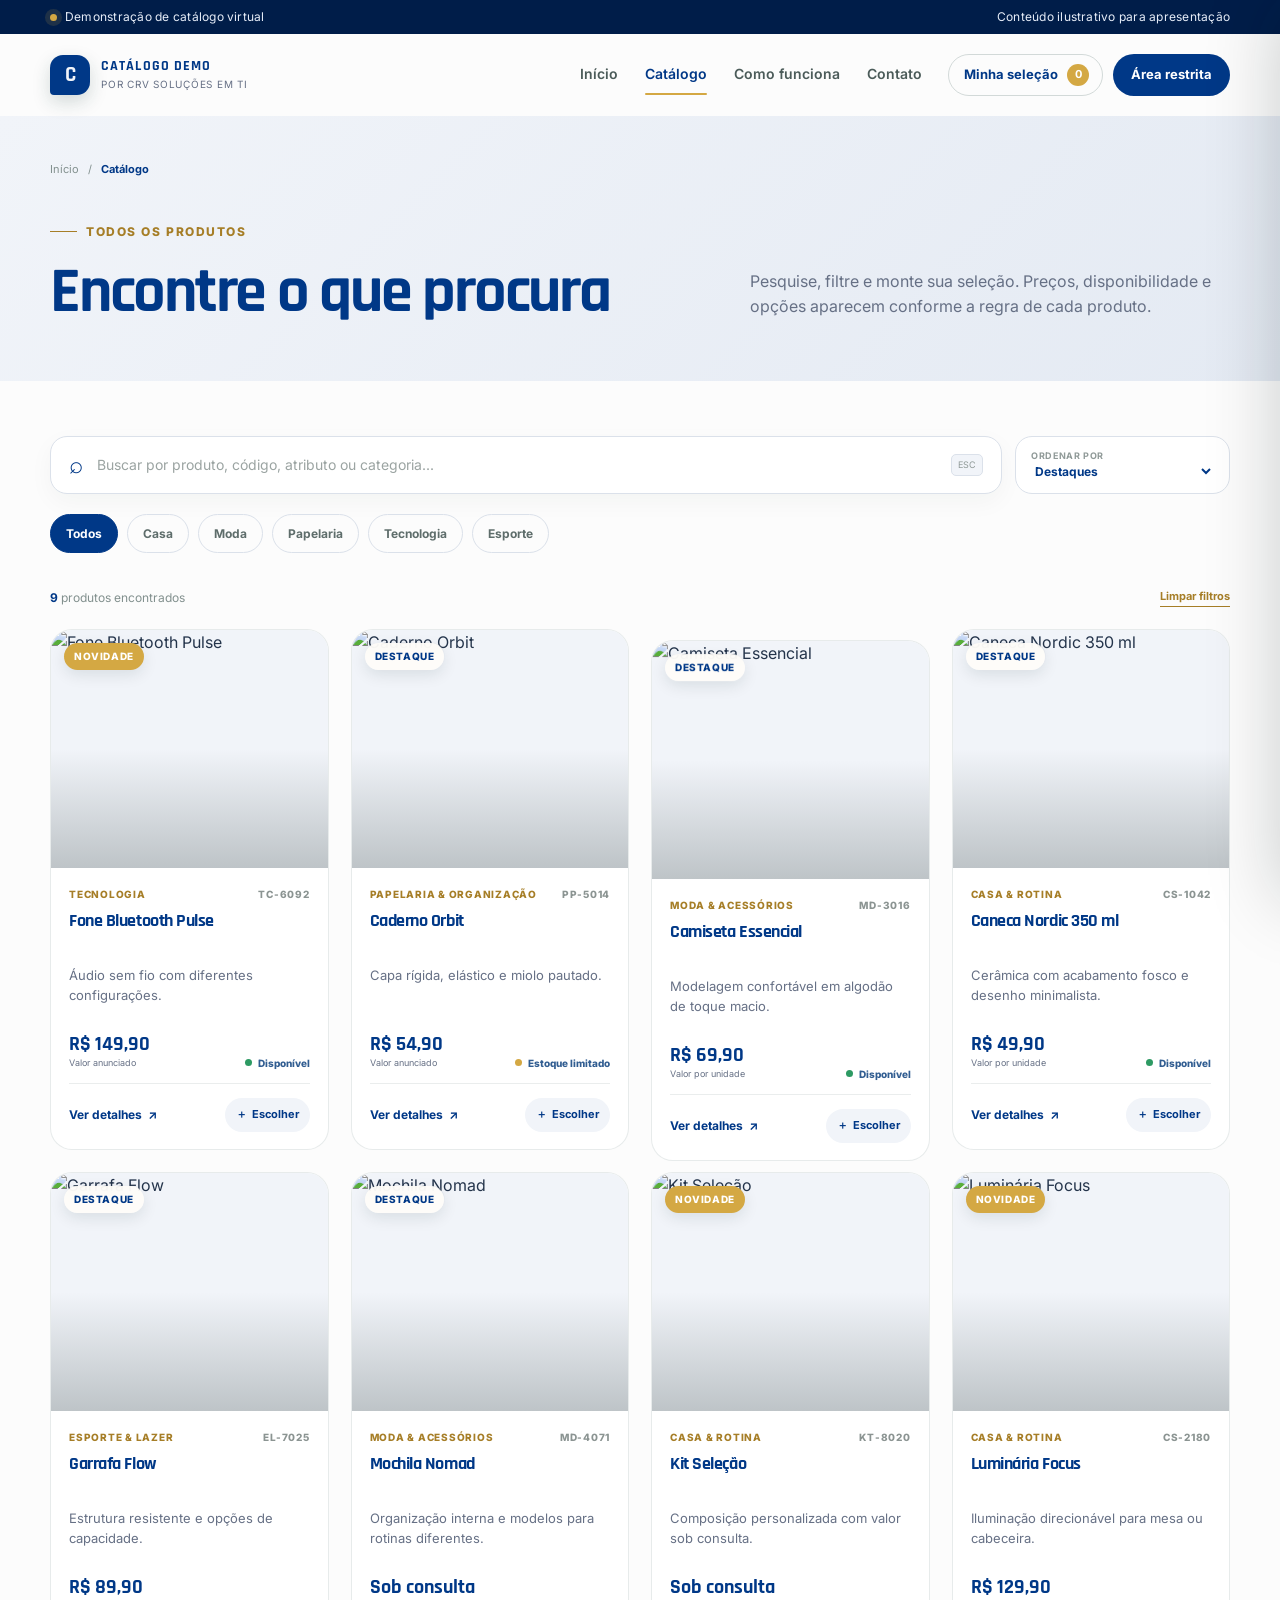
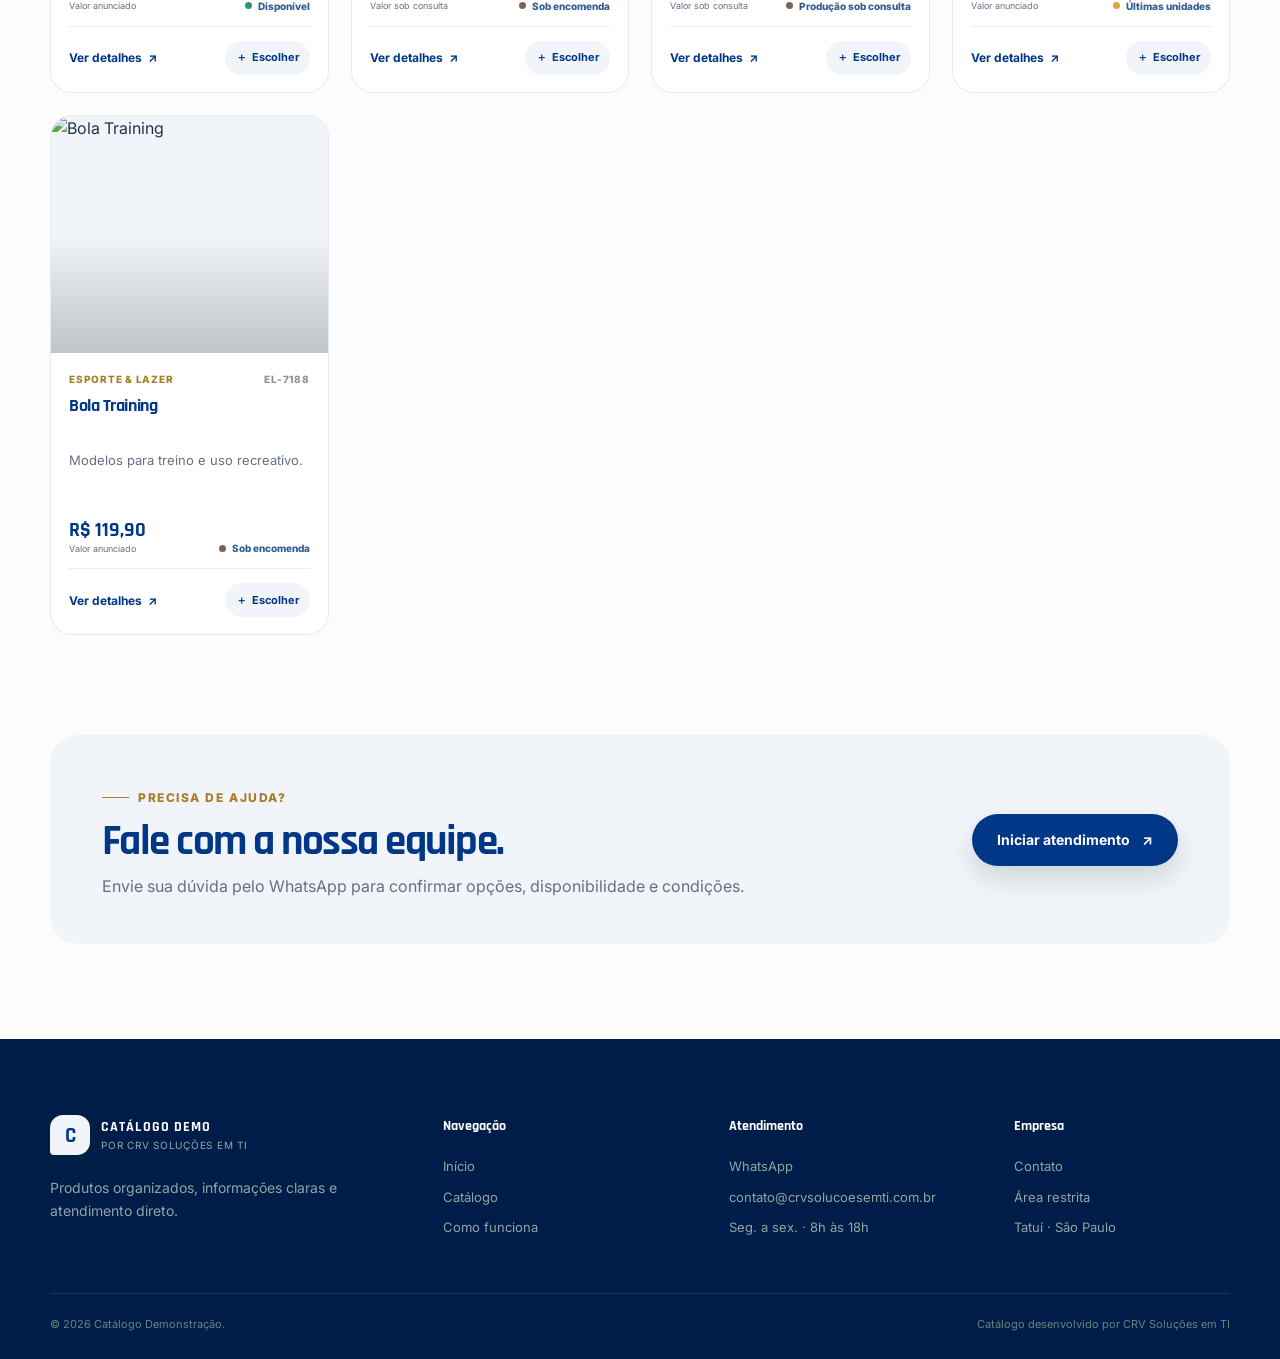
==== commit 438eb766: "updates" ====
--- a/catalogo.html
+++ b/catalogo.html
@@ -4,8 +4,8 @@
     <meta charset="UTF-8">
     <meta name="viewport" content="width=device-width, initial-scale=1.0">
     <meta name="theme-color" content="#003887">
-    <meta name="description" content="Explore uma demonstração de catálogo virtual com categorias, preços, disponibilidade e variações.">
-    <title>Catálogo | Demonstração CRV</title>
+    <meta name="description" content="Pesquise produtos, filtre por categoria e monte sua seleção.">
+    <title>Catálogo Virtual</title>
     <link rel="preconnect" href="https://fonts.googleapis.com">
     <link rel="preconnect" href="https://fonts.gstatic.com" crossorigin>
     <link href="https://fonts.googleapis.com/css2?family=Inter:wght@400;500;600;700&family=Rajdhani:wght@500;600;700&display=swap" rel="stylesheet">
@@ -15,7 +15,12 @@
 </head>
 <body data-page="catalogo">
     <a class="skip-link" href="#conteudo">Pular para o conteúdo</a>
-    <div class="demo-bar"><div class="container demo-bar__content"><span><span class="demo-dot"></span> Demonstração oficial CRV</span><span class="demo-bar__desktop">Estrutura adaptável a diferentes negócios</span></div></div>
+    <div class="demo-bar" data-demo-bar>
+        <div class="container demo-bar__content">
+            <span><span class="demo-dot"></span> <span data-demo-label>Demonstração de catálogo virtual</span></span>
+            <span class="demo-bar__desktop" data-demo-message>Conteúdo ilustrativo para apresentação</span>
+        </div>
+    </div>
 
     <header class="site-header" id="site-header">
         <div class="container header__inner">
@@ -31,7 +36,7 @@
             <div class="container">
                 <nav class="breadcrumbs" aria-label="Navegação estrutural"><a href="index.html">Início</a><span>/</span><strong>Catálogo</strong></nav>
                 <div class="catalog-intro__content">
-                    <div><span class="eyebrow">Produtos demonstrativos</span><h1>Encontre o que procura</h1></div>
+                    <div><span class="eyebrow">Todos os produtos</span><h1>Encontre o que procura</h1></div>
                     <p>Pesquise, filtre e monte sua seleção. Preços, disponibilidade e opções aparecem conforme a regra de cada produto.</p>
                 </div>
             </div>
@@ -65,15 +70,15 @@
 
         <section class="catalog-help">
             <div class="container catalog-help__card">
-                <div><span class="eyebrow">Catálogo sob medida</span><h2>Esta estrutura se adapta ao seu negócio.</h2><p>Categorias, produtos, identidade visual e recursos são definidos conforme a necessidade de cada empresa.</p></div>
-                <a class="button button--primary" href="#" data-whatsapp-generic>Solicitar uma demonstração <span aria-hidden="true">↗</span></a>
+                <div><span class="eyebrow">Precisa de ajuda?</span><h2>Fale com a nossa equipe.</h2><p>Envie sua dúvida pelo WhatsApp para confirmar opções, disponibilidade e condições.</p></div>
+                <a class="button button--primary" href="#" data-whatsapp-generic>Iniciar atendimento <span aria-hidden="true">↗</span></a>
             </div>
         </section>
     </main>
 
     <footer class="site-footer">
-        <div class="container footer__grid"><div class="footer__brand"><a class="brand brand--footer" href="index.html" data-brand-home><span class="brand__symbol" data-business-symbol>C</span><span class="brand__text"><strong data-business-short-name>CATÁLOGO DEMO</strong><small data-business-descriptor>por CRV Soluções em TI</small></span></a><p data-business-description>Uma vitrine digital adaptável a diferentes negócios.</p></div><div class="footer__column"><strong>Navegação</strong><a href="index.html">Início</a><a href="catalogo.html">Catálogo</a><a href="index.html#como-funciona">Como funciona</a></div><div class="footer__column"><strong>Atendimento</strong><a href="#" data-whatsapp-generic>WhatsApp</a><a href="mailto:contato@crvsolucoesemti.com.br" data-business-email>contato@crvsolucoesemti.com.br</a><span data-business-hours>Seg. a sex. · 8h às 18h</span></div><div class="footer__column"><strong>Empresa</strong><a href="index.html#contato">Contato</a><a href="#" data-admin-link>Área restrita</a><span data-business-address>Tatuí · São Paulo</span></div></div>
-        <div class="container footer__bottom"><span>© <span data-current-year></span> <span data-business-name>Catálogo Demonstração</span>.</span><span>CRV-CATALOGO-COMMERCE · BASE 1.0</span></div>
+        <div class="container footer__grid"><div class="footer__brand"><a class="brand brand--footer" href="index.html" data-brand-home><span class="brand__symbol" data-business-symbol>C</span><span class="brand__text"><strong data-business-short-name>CATÁLOGO DEMO</strong><small data-business-descriptor>por CRV Soluções em TI</small></span></a><p data-business-description>Produtos organizados, informações claras e atendimento direto.</p></div><div class="footer__column"><strong>Navegação</strong><a href="index.html">Início</a><a href="catalogo.html">Catálogo</a><a href="index.html#como-funciona">Como funciona</a></div><div class="footer__column"><strong>Atendimento</strong><a href="#" data-whatsapp-generic>WhatsApp</a><a href="mailto:contato@crvsolucoesemti.com.br" data-business-email>contato@crvsolucoesemti.com.br</a><span data-business-hours>Seg. a sex. · 8h às 18h</span></div><div class="footer__column"><strong>Empresa</strong><a href="index.html#contato">Contato</a><a href="#" data-admin-link>Área restrita</a><span data-business-address>Tatuí · São Paulo</span></div></div>
+        <div class="container footer__bottom"><span>© <span data-current-year></span> <span data-business-name>Catálogo Demonstração</span>.</span><span data-crv-credit>Catálogo desenvolvido por CRV Soluções em TI</span></div>
     </footer>
 
     <script src="https://cdn.jsdelivr.net/npm/gsap@3.13.0/dist/gsap.min.js"></script>
--- a/css/global.css
+++ b/css/global.css
@@ -1,3 +1,5 @@
+/* VARIÁVEIS GERAIS */
+
 :root {
     --ink: #003887;
     --ink-deep: #001d49;
@@ -24,170 +26,1108 @@
     --font-body: "Inter", sans-serif;
 }
 
-*, *::before, *::after { box-sizing: border-box; }
-html { scroll-behavior: smooth; scroll-padding-top: 110px; }
-body { margin: 0; color: var(--text); background: var(--paper); font-family: var(--font-body); font-size: 16px; line-height: 1.6; -webkit-font-smoothing: antialiased; overflow-x: hidden; }
-body.drawer-open { overflow: hidden; }
-img { display: block; width: 100%; max-width: 100%; }
-a { color: inherit; text-decoration: none; }
-button, input, select, textarea { font: inherit; }
-button, a { -webkit-tap-highlight-color: transparent; }
-button { color: inherit; }
-h1, h2, h3, p { margin-top: 0; }
-h1, h2, h3 { font-family: var(--font-title); line-height: 1.08; letter-spacing: -0.035em; }
-p { color: var(--muted); }
-::selection { color: var(--white); background: var(--orange); }
-
-.container { width: min(calc(100% - 40px), var(--container)); margin-inline: auto; }
-.section { padding: 108px 0; }
-.skip-link { position: fixed; z-index: 9999; top: 12px; left: 12px; padding: 10px 15px; color: var(--white); background: var(--ink); border-radius: 9px; transform: translateY(-150%); transition: transform .2s ease; }
-.skip-link:focus { transform: translateY(0); }
-
-.demo-bar { position: relative; z-index: 1001; color: #e6edf8; background: var(--ink-deep); font-size: 12px; letter-spacing: .02em; }
-.demo-bar__content { min-height: 34px; display: flex; align-items: center; justify-content: space-between; gap: 20px; }
-.demo-bar__content > span:first-child { display: inline-flex; align-items: center; gap: 8px; }
-.demo-dot { width: 7px; height: 7px; display: inline-block; background: var(--orange); border-radius: 50%; box-shadow: 0 0 0 5px rgba(212, 168, 67, .14); }
-
-.site-header { position: sticky; z-index: 1000; top: 0; height: var(--header-height); background: rgba(252, 252, 252, .9); border-bottom: 1px solid transparent; backdrop-filter: blur(18px); transition: height .3s ease, border-color .3s ease, box-shadow .3s ease; }
-.site-header.is-scrolled { height: 72px; border-color: rgba(23, 60, 58, .1); box-shadow: 0 8px 30px rgba(11, 39, 38, .06); }
-.header__inner { height: 100%; display: flex; align-items: center; gap: 26px; }
-.brand { display: inline-flex; align-items: center; gap: 11px; flex: 0 0 auto; }
-.brand__symbol { width: 40px; height: 40px; display: grid; place-items: center; color: var(--cream); background: var(--ink); border-radius: 13px 13px 13px 4px; font-family: var(--font-title); font-size: 21px; font-weight: 800; box-shadow: 0 7px 18px rgba(23, 60, 58, .18); }
-.brand__text { display: grid; line-height: 1.05; }
-.brand__text strong { color: var(--ink); font-family: var(--font-title); font-size: 14px; letter-spacing: .08em; }
-.brand__text small { margin-top: 5px; color: var(--muted); font-size: 10px; letter-spacing: .075em; text-transform: uppercase; }
-.main-nav { display: flex; align-items: center; justify-content: center; gap: 27px; margin-left: auto; }
-.main-nav a { position: relative; color: #4b5b59; font-size: 14px; font-weight: 600; transition: color .2s ease; }
-.main-nav a::after { position: absolute; left: 0; bottom: -9px; width: 100%; height: 2px; content: ""; background: var(--orange); border-radius: 4px; transform: scaleX(0); transform-origin: right; transition: transform .25s ease; }
-.main-nav a:hover, .main-nav a.is-active { color: var(--ink); }
-.main-nav .nav-admin { display: none; }
-.main-nav a:hover::after, .main-nav a.is-active::after { transform: scaleX(1); transform-origin: left; }
-.header__actions { display: flex; align-items: center; gap: 10px; }
-.selection-button { min-height: 42px; display: inline-flex; align-items: center; gap: 9px; padding: 0 13px 0 15px; color: var(--ink); background: transparent; border: 1px solid rgba(23, 60, 58, .18); border-radius: 999px; cursor: pointer; font-size: 13px; font-weight: 700; transition: background .2s ease, border-color .2s ease; }
-.selection-button:hover { background: var(--cream); border-color: transparent; }
-.selection-button b { min-width: 22px; height: 22px; display: grid; place-items: center; color: var(--white); background: var(--orange); border-radius: 50%; font-size: 11px; }
-.admin-link { min-height: 42px; display: inline-flex; align-items: center; padding: 0 18px; color: var(--white); background: var(--ink); border-radius: 999px; font-size: 13px; font-weight: 700; transition: background .2s ease, transform .2s ease; }
-.admin-link:hover { background: var(--orange-dark); transform: translateY(-1px); }
-.nav-toggle { width: 44px; height: 42px; display: none; place-content: center; gap: 5px; padding: 0; background: transparent; border: 1px solid var(--line); border-radius: 12px; cursor: pointer; }
-.nav-toggle span { width: 20px; height: 2px; display: block; background: var(--ink); border-radius: 4px; transition: transform .2s ease, opacity .2s ease; }
-.nav-toggle.is-open span:nth-child(1) { transform: translateY(7px) rotate(45deg); }
-.nav-toggle.is-open span:nth-child(2) { opacity: 0; }
-.nav-toggle.is-open span:nth-child(3) { transform: translateY(-7px) rotate(-45deg); }
-
-.eyebrow { display: inline-flex; align-items: center; gap: 9px; margin-bottom: 17px; color: var(--orange-dark); font-size: 12px; font-weight: 800; letter-spacing: .13em; text-transform: uppercase; }
-.eyebrow::before { width: 27px; height: 1px; content: ""; background: currentColor; }
-.section-heading { margin-bottom: 44px; display: flex; align-items: end; justify-content: space-between; gap: 60px; }
-.section-heading h2 { max-width: 700px; margin-bottom: 0; color: var(--ink); font-size: clamp(34px, 4vw, 56px); }
-.section-heading > p { max-width: 455px; margin-bottom: 4px; font-size: 17px; }
-.section-heading--center { display: grid; justify-items: center; text-align: center; }
-.section-heading--center > p { max-width: 640px; margin: -25px auto 0; }
-.section-action { margin-top: 40px; text-align: center; }
-.text-link { display: inline-flex; align-items: center; gap: 10px; color: var(--ink); border-bottom: 1px solid rgba(23, 60, 58, .25); font-weight: 700; transition: color .2s ease, gap .2s ease; }
-.text-link:hover { gap: 15px; color: var(--orange-dark); }
-
-.button { min-height: 52px; display: inline-flex; align-items: center; justify-content: center; gap: 12px; padding: 0 24px; border: 1px solid transparent; border-radius: 999px; cursor: pointer; font-size: 14px; font-weight: 700; text-align: center; transition: transform .2s ease, color .2s ease, background .2s ease, border-color .2s ease, box-shadow .2s ease; }
-.button:hover { transform: translateY(-2px); }
-.button:disabled { opacity: .45; cursor: not-allowed; transform: none; }
-.button--primary { color: var(--white); background: var(--ink); box-shadow: 0 12px 25px rgba(23, 60, 58, .16); }
-.button--primary:hover { background: var(--orange-dark); box-shadow: 0 15px 30px rgba(185, 95, 46, .18); }
-.button--ghost { color: var(--ink); background: transparent; border-color: rgba(23, 60, 58, .24); }
-.button--ghost:hover { background: var(--cream); border-color: var(--cream); }
-.button--light { color: var(--ink); background: var(--white); }
-.button--cream { color: var(--ink); background: var(--cream); }
-.button--outline-light { color: var(--white); border-color: rgba(255, 255, 255, .35); }
-.button--outline-light:hover { background: rgba(255, 255, 255, .1); border-color: rgba(255, 255, 255, .7); }
-.button--full { width: 100%; }
-
-.products-grid { display: grid; grid-template-columns: repeat(4, minmax(0, 1fr)); gap: 22px; }
-.product-card { min-width: 0; overflow: hidden; background: var(--white); border: 1px solid rgba(23, 60, 58, .1); border-radius: 22px; transition: transform .3s ease, box-shadow .3s ease, border-color .3s ease; }
-.product-card:hover { transform: translateY(-7px); border-color: transparent; box-shadow: var(--shadow-md); }
-.product-card__image { position: relative; aspect-ratio: 1 / .86; display: block; overflow: hidden; background: var(--cream); }
-.product-card__image img { height: 100%; object-fit: cover; transition: transform .65s cubic-bezier(.2, .7, .2, 1); }
-.product-card:hover .product-card__image img { transform: scale(1.055); }
-.product-card__shade { position: absolute; inset: 0; background: linear-gradient(180deg, rgba(8, 25, 24, 0) 50%, rgba(8, 25, 24, .22)); pointer-events: none; }
-.product-card__badges { position: absolute; top: 13px; left: 13px; display: flex; flex-wrap: wrap; gap: 6px; }
-.badge { display: inline-flex; align-items: center; min-height: 27px; padding: 0 10px; color: var(--ink); background: rgba(255, 253, 249, .91); border-radius: 999px; box-shadow: 0 5px 15px rgba(11, 39, 38, .1); backdrop-filter: blur(8px); font-size: 10px; font-weight: 800; letter-spacing: .06em; text-transform: uppercase; }
-.badge--new { color: var(--white); background: var(--orange); }
-.product-card__body { padding: 18px 18px 17px; }
-.product-card__meta { display: flex; align-items: center; justify-content: space-between; gap: 10px; margin-bottom: 9px; color: var(--orange-dark); font-size: 10px; font-weight: 800; letter-spacing: .075em; text-transform: uppercase; }
-.product-card__meta small { color: #8b9492; font-size: 10px; }
-.product-card h3 { min-height: 46px; margin-bottom: 8px; color: var(--ink); font-size: 18px; letter-spacing: -.025em; }
-.product-card h3 a { transition: color .2s ease; }
-.product-card h3 a:hover { color: var(--orange-dark); }
-.product-card p { min-height: 42px; margin-bottom: 13px; font-size: 13px; line-height: 1.55; }
-.product-card__commercial { min-height: 49px; margin-bottom: 14px; display: flex; align-items: end; justify-content: space-between; gap: 10px; }
-.product-card__price { min-width: 0; display: grid; }
-.product-card__price strong { color: var(--ink); font-family: var(--font-title); font-size: 20px; line-height: 1; }
-.product-card__price small { margin-top: 4px; overflow: hidden; color: var(--muted); font-size: 9px; line-height: 1.2; text-overflow: ellipsis; white-space: nowrap; }
-.product-availability { display: inline-flex; align-items: center; gap: 6px; color: var(--ink-soft); font-size: 10px; font-weight: 800; line-height: 1.2; }
-.product-availability::before { width: 7px; height: 7px; flex: 0 0 auto; content: ""; background: #2d9a63; border-radius: 50%; }
-.product-availability--limited::before { background: var(--orange); }
-.product-availability--made-to-order::before { background: var(--sage); }
-.product-availability--unavailable::before { background: #b42318; }
-.product-card__actions { padding-top: 14px; display: flex; align-items: center; justify-content: space-between; gap: 10px; border-top: 1px solid rgba(23, 60, 58, .09); }
-.product-card__details { display: inline-flex; align-items: center; gap: 6px; color: var(--ink); font-size: 12px; font-weight: 700; }
-.product-card__details:hover { color: var(--orange-dark); }
-.product-card__select { height: 34px; display: inline-flex; align-items: center; gap: 5px; padding: 0 11px; color: var(--ink); background: var(--cream); border: 0; border-radius: 999px; cursor: pointer; font-size: 11px; font-weight: 700; transition: color .2s ease, background .2s ease; }
-.product-card__select:hover, .product-card__select.is-selected { color: var(--white); background: var(--ink); }
-
-.site-footer { padding: 76px 0 25px; color: #c7d4d1; background: var(--ink-deep); }
-.footer__grid { display: grid; grid-template-columns: 1.5fr repeat(3, 1fr); gap: 70px; padding-bottom: 55px; }
-.brand--footer .brand__symbol { color: var(--ink); background: var(--cream); }
-.brand--footer .brand__text strong { color: var(--white); }
-.brand--footer .brand__text small { color: #92aaa6; }
-.footer__brand p { max-width: 320px; margin: 22px 0 0; color: #8fa5a2; font-size: 14px; }
-.footer__column { display: flex; flex-direction: column; align-items: flex-start; gap: 10px; font-size: 13px; }
-.footer__column strong { margin-bottom: 8px; color: var(--white); font-family: var(--font-title); font-size: 14px; }
-.footer__column a, .footer__column span { color: #8fa5a2; transition: color .2s ease; }
-.footer__column a:hover { color: var(--white); }
-.footer__bottom { padding-top: 22px; display: flex; justify-content: space-between; gap: 20px; color: #69827f; border-top: 1px solid rgba(255, 255, 255, .1); font-size: 11px; }
-
-.selection-backdrop { position: fixed; z-index: 1998; inset: 0; visibility: hidden; opacity: 0; background: rgba(4, 18, 17, .56); backdrop-filter: blur(4px); transition: opacity .28s ease, visibility .28s ease; }
-.selection-backdrop.is-visible { visibility: visible; opacity: 1; }
-.selection-drawer { position: fixed; z-index: 1999; top: 0; right: 0; width: min(470px, 100%); height: 100dvh; display: grid; grid-template-rows: auto minmax(0, 1fr) auto; background: var(--paper); box-shadow: -25px 0 70px rgba(5, 22, 21, .2); transform: translateX(105%); transition: transform .38s cubic-bezier(.2, .8, .2, 1); }
-.selection-drawer.is-open { transform: translateX(0); }
-.selection-drawer__header { padding: 25px 26px 20px; display: flex; align-items: start; justify-content: space-between; border-bottom: 1px solid var(--line); }
-.selection-drawer__header .eyebrow { margin-bottom: 5px; font-size: 9px; }
-.selection-drawer__header h2 { margin: 0; color: var(--ink); font-size: 29px; }
-.selection-drawer__header > button { width: 38px; height: 38px; display: grid; place-items: center; padding: 0 0 3px; color: var(--ink); background: var(--cream); border: 0; border-radius: 50%; cursor: pointer; font-size: 25px; }
-.selection-drawer__content { overflow-y: auto; padding: 20px 26px; }
-.selection-drawer__footer { padding: 20px 26px 25px; background: var(--white); border-top: 1px solid var(--line); }
-.selection-drawer__footer p { margin-bottom: 13px; font-size: 11px; text-align: center; }
-.selection-empty { min-height: 100%; display: grid; align-content: center; justify-items: center; padding: 40px 15px; text-align: center; }
-.selection-empty > span { width: 58px; height: 58px; display: grid; place-items: center; color: var(--orange-dark); background: var(--cream); border-radius: 50%; font-size: 28px; }
-.selection-empty h3 { margin: 18px 0 8px; color: var(--ink); font-size: 22px; }
-.selection-empty p { max-width: 290px; margin-bottom: 20px; font-size: 13px; }
-.selection-item { position: relative; padding: 14px 38px 14px 0; display: grid; grid-template-columns: 82px minmax(0, 1fr); gap: 14px; border-bottom: 1px solid var(--line); }
-.selection-item img { width: 82px; height: 92px; object-fit: cover; background: var(--cream); border-radius: 13px; }
-.selection-item__info { min-width: 0; display: flex; flex-direction: column; align-items: flex-start; }
-.selection-item__info > small { color: var(--orange-dark); font-size: 9px; font-weight: 800; letter-spacing: .06em; }
-.selection-item__info > strong { margin: 3px 0 5px; color: var(--ink); font-family: var(--font-title); font-size: 15px; line-height: 1.3; }
-.selection-item__variants { display: grid; gap: 2px; margin-bottom: 6px; color: var(--muted); font-size: 10px; }
-.selection-item__variants span { display: block; }
-.selection-item__variants b { color: var(--ink-soft); }
-.selection-item__price { margin-bottom: 5px; color: var(--orange-dark); font-size: 11px; font-weight: 800; }
-.selection-item__note { min-height: 0; margin: 0 0 6px; color: var(--muted); font-size: 10px; font-style: italic; line-height: 1.4; }
-.selection-item__info label { display: flex; align-items: center; gap: 8px; color: var(--muted); font-size: 10px; }
-.selection-item__info input { width: 64px; height: 30px; padding: 0 8px; color: var(--ink); background: var(--white); border: 1px solid var(--line); border-radius: 8px; outline: none; }
-.selection-item > button { position: absolute; top: 12px; right: 0; width: 28px; height: 28px; display: grid; place-items: center; padding: 0 0 2px; color: #8f9997; background: transparent; border: 1px solid var(--line); border-radius: 50%; cursor: pointer; font-size: 18px; }
-.selection-item > button:hover { color: var(--white); background: var(--orange-dark); border-color: var(--orange-dark); }
-
-.site-toast { position: fixed; z-index: 2500; right: 24px; bottom: 24px; max-width: min(390px, calc(100% - 40px)); padding: 13px 18px; color: var(--white); background: var(--ink); border-radius: 13px; box-shadow: var(--shadow-md); opacity: 0; transform: translateY(20px); pointer-events: none; font-size: 13px; font-weight: 600; transition: opacity .25s ease, transform .25s ease; }
-.site-toast.is-visible { opacity: 1; transform: translateY(0); }
-.site-toast--success { background: #1f6748; }
-.site-toast--info { background: var(--ink); }
-
-.product-loading { display: grid; grid-template-columns: 1fr 1fr; gap: 60px; }
-.product-loading > div:first-child, .product-loading i { display: block; background: linear-gradient(90deg, var(--cream), #faf7f1, var(--cream)); background-size: 200% 100%; animation: loading 1.4s infinite; border-radius: var(--radius-md); }
-.product-loading > div:first-child { min-height: 580px; }
-.product-loading > div:last-child { display: grid; align-content: center; gap: 18px; }
-.product-loading i { height: 30px; }
-.product-loading i:nth-child(2) { height: 80px; }
-.product-loading i:nth-child(3) { height: 120px; }
-.product-loading i:nth-child(4) { height: 180px; }
-@keyframes loading { to { background-position: -200% 0; } }
-
-:focus-visible { outline: 3px solid rgba(215, 123, 68, .45); outline-offset: 3px; }
+/* NORMALIZAÇÃO E ELEMENTOS BASE */
+
+*, *::before, *::after {
+    box-sizing: border-box;
+}
+
+html {
+    scroll-behavior: smooth;
+    scroll-padding-top: 110px;
+}
+
+body {
+    margin: 0;
+    color: var(--text);
+    background: var(--paper);
+    font-family: var(--font-body);
+    font-size: 16px;
+    line-height: 1.6;
+    -webkit-font-smoothing: antialiased;
+    overflow-x: hidden;
+}
+
+body.drawer-open {
+    overflow: hidden;
+}
+
+img {
+    display: block;
+    width: 100%;
+    max-width: 100%;
+}
+
+a {
+    color: inherit;
+    text-decoration: none;
+}
+
+button, input, select, textarea {
+    font: inherit;
+}
+
+button, a {
+    -webkit-tap-highlight-color: transparent;
+}
+
+button {
+    color: inherit;
+}
+
+h1, h2, h3, p {
+    margin-top: 0;
+}
+
+h1, h2, h3 {
+    font-family: var(--font-title);
+    line-height: 1.08;
+    letter-spacing: -0.035em;
+}
+
+p {
+    color: var(--muted);
+}
+
+::selection {
+    color: var(--white);
+    background: var(--orange);
+}
+
+/* ESTRUTURA DE PÁGINA */
+
+.container {
+    width: min(calc(100% - 40px), var(--container));
+    margin-inline: auto;
+}
+
+.section {
+    padding: 108px 0;
+}
+
+.skip-link {
+    position: fixed;
+    z-index: 9999;
+    top: 12px;
+    left: 12px;
+    padding: 10px 15px;
+    color: var(--white);
+    background: var(--ink);
+    border-radius: 9px;
+    transform: translateY(-150%);
+    transition: transform .2s ease;
+}
+
+.skip-link:focus {
+    transform: translateY(0);
+}
+
+/* BARRA DE DEMONSTRAÇÃO */
+
+.demo-bar {
+    position: relative;
+    z-index: 1001;
+    color: #e6edf8;
+    background: var(--ink-deep);
+    font-size: 12px;
+    letter-spacing: .02em;
+}
+
+.demo-bar__content {
+    min-height: 34px;
+    display: flex;
+    align-items: center;
+    justify-content: space-between;
+    gap: 20px;
+}
+
+.demo-bar__content > span:first-child {
+    display: inline-flex;
+    align-items: center;
+    gap: 8px;
+}
+
+.demo-dot {
+    width: 7px;
+    height: 7px;
+    display: inline-block;
+    background: var(--orange);
+    border-radius: 50%;
+    box-shadow: 0 0 0 5px rgba(212, 168, 67, .14);
+}
+
+/* CABEÇALHO E NAVEGAÇÃO */
+
+.site-header {
+    position: sticky;
+    z-index: 1000;
+    top: 0;
+    height: var(--header-height);
+    background: rgba(252, 252, 252, .9);
+    border-bottom: 1px solid transparent;
+    backdrop-filter: blur(18px);
+    transition: height .3s ease, border-color .3s ease, box-shadow .3s ease;
+}
+
+.site-header.is-scrolled {
+    height: 72px;
+    border-color: rgba(23, 60, 58, .1);
+    box-shadow: 0 8px 30px rgba(11, 39, 38, .06);
+}
+
+.header__inner {
+    height: 100%;
+    display: flex;
+    align-items: center;
+    gap: 26px;
+}
+
+.brand {
+    display: inline-flex;
+    align-items: center;
+    gap: 11px;
+    flex: 0 0 auto;
+}
+
+.brand__symbol {
+    width: 40px;
+    height: 40px;
+    display: grid;
+    place-items: center;
+    color: var(--cream);
+    background: var(--ink);
+    border-radius: 13px 13px 13px 4px;
+    font-family: var(--font-title);
+    font-size: 21px;
+    font-weight: 800;
+    box-shadow: 0 7px 18px rgba(23, 60, 58, .18);
+}
+
+.brand__text {
+    display: grid;
+    line-height: 1.05;
+}
+
+.brand__text strong {
+    color: var(--ink);
+    font-family: var(--font-title);
+    font-size: 14px;
+    letter-spacing: .08em;
+}
+
+.brand__text small {
+    margin-top: 5px;
+    color: var(--muted);
+    font-size: 10px;
+    letter-spacing: .075em;
+    text-transform: uppercase;
+}
+
+.main-nav {
+    display: flex;
+    align-items: center;
+    justify-content: center;
+    gap: 27px;
+    margin-left: auto;
+}
+
+.main-nav a {
+    position: relative;
+    color: #4b5b59;
+    font-size: 14px;
+    font-weight: 600;
+    transition: color .2s ease;
+}
+
+.main-nav a::after {
+    position: absolute;
+    left: 0;
+    bottom: -9px;
+    width: 100%;
+    height: 2px;
+    content: "";
+    background: var(--orange);
+    border-radius: 4px;
+    transform: scaleX(0);
+    transform-origin: right;
+    transition: transform .25s ease;
+}
+
+.main-nav a:hover, .main-nav a.is-active {
+    color: var(--ink);
+}
+
+.main-nav .nav-admin {
+    display: none;
+}
+
+.main-nav a:hover::after, .main-nav a.is-active::after {
+    transform: scaleX(1);
+    transform-origin: left;
+}
+
+.header__actions {
+    display: flex;
+    align-items: center;
+    gap: 10px;
+}
+
+.selection-button {
+    min-height: 42px;
+    display: inline-flex;
+    align-items: center;
+    gap: 9px;
+    padding: 0 13px 0 15px;
+    color: var(--ink);
+    background: transparent;
+    border: 1px solid rgba(23, 60, 58, .18);
+    border-radius: 999px;
+    cursor: pointer;
+    font-size: 13px;
+    font-weight: 700;
+    transition: background .2s ease, border-color .2s ease;
+}
+
+.selection-button:hover {
+    background: var(--cream);
+    border-color: transparent;
+}
+
+.selection-button b {
+    min-width: 22px;
+    height: 22px;
+    display: grid;
+    place-items: center;
+    color: var(--white);
+    background: var(--orange);
+    border-radius: 50%;
+    font-size: 11px;
+}
+
+.admin-link {
+    min-height: 42px;
+    display: inline-flex;
+    align-items: center;
+    padding: 0 18px;
+    color: var(--white);
+    background: var(--ink);
+    border-radius: 999px;
+    font-size: 13px;
+    font-weight: 700;
+    transition: background .2s ease, transform .2s ease;
+}
+
+.admin-link:hover {
+    background: var(--orange-dark);
+    transform: translateY(-1px);
+}
+
+.nav-toggle {
+    width: 44px;
+    height: 42px;
+    display: none;
+    place-content: center;
+    gap: 5px;
+    padding: 0;
+    background: transparent;
+    border: 1px solid var(--line);
+    border-radius: 12px;
+    cursor: pointer;
+}
+
+.nav-toggle span {
+    width: 20px;
+    height: 2px;
+    display: block;
+    background: var(--ink);
+    border-radius: 4px;
+    transition: transform .2s ease, opacity .2s ease;
+}
+
+.nav-toggle.is-open span:nth-child(1) {
+    transform: translateY(7px) rotate(45deg);
+}
+
+.nav-toggle.is-open span:nth-child(2) {
+    opacity: 0;
+}
+
+.nav-toggle.is-open span:nth-child(3) {
+    transform: translateY(-7px) rotate(-45deg);
+}
+
+/* TÍTULOS DE SEÇÃO */
+
+.eyebrow {
+    display: inline-flex;
+    align-items: center;
+    gap: 9px;
+    margin-bottom: 17px;
+    color: var(--orange-dark);
+    font-size: 12px;
+    font-weight: 800;
+    letter-spacing: .13em;
+    text-transform: uppercase;
+}
+
+.eyebrow::before {
+    width: 27px;
+    height: 1px;
+    content: "";
+    background: currentColor;
+}
+
+.section-heading {
+    margin-bottom: 44px;
+    display: flex;
+    align-items: end;
+    justify-content: space-between;
+    gap: 60px;
+}
+
+.section-heading h2 {
+    max-width: 700px;
+    margin-bottom: 0;
+    color: var(--ink);
+    font-size: clamp(34px, 4vw, 56px);
+}
+
+.section-heading > p {
+    max-width: 455px;
+    margin-bottom: 4px;
+    font-size: 17px;
+}
+
+.section-heading--center {
+    display: grid;
+    justify-items: center;
+    text-align: center;
+}
+
+.section-heading--center > p {
+    max-width: 640px;
+    margin: -25px auto 0;
+}
+
+.section-action {
+    margin-top: 40px;
+    text-align: center;
+}
+
+.text-link {
+    display: inline-flex;
+    align-items: center;
+    gap: 10px;
+    color: var(--ink);
+    border-bottom: 1px solid rgba(23, 60, 58, .25);
+    font-weight: 700;
+    transition: color .2s ease, gap .2s ease;
+}
+
+.text-link:hover {
+    gap: 15px;
+    color: var(--orange-dark);
+}
+
+/* BOTÕES */
+
+.button {
+    min-height: 52px;
+    display: inline-flex;
+    align-items: center;
+    justify-content: center;
+    gap: 12px;
+    padding: 0 24px;
+    border: 1px solid transparent;
+    border-radius: 999px;
+    cursor: pointer;
+    font-size: 14px;
+    font-weight: 700;
+    text-align: center;
+    transition: transform .2s ease, color .2s ease, background .2s ease, border-color .2s ease, box-shadow .2s ease;
+}
+
+.button:hover {
+    transform: translateY(-2px);
+}
+
+.button:disabled {
+    opacity: .45;
+    cursor: not-allowed;
+    transform: none;
+}
+
+.button--primary {
+    color: var(--white);
+    background: var(--ink);
+    box-shadow: 0 12px 25px rgba(23, 60, 58, .16);
+}
+
+.button--primary:hover {
+    background: var(--orange-dark);
+    box-shadow: 0 15px 30px rgba(185, 95, 46, .18);
+}
+
+.button--ghost {
+    color: var(--ink);
+    background: transparent;
+    border-color: rgba(23, 60, 58, .24);
+}
+
+.button--ghost:hover {
+    background: var(--cream);
+    border-color: var(--cream);
+}
+
+.button--light {
+    color: var(--ink);
+    background: var(--white);
+}
+
+.button--cream {
+    color: var(--ink);
+    background: var(--cream);
+}
+
+.button--outline-light {
+    color: var(--white);
+    border-color: rgba(255, 255, 255, .35);
+}
+
+.button--outline-light:hover {
+    background: rgba(255, 255, 255, .1);
+    border-color: rgba(255, 255, 255, .7);
+}
+
+.button--full {
+    width: 100%;
+}
+
+/* CARDS DE PRODUTO */
+
+.products-grid {
+    display: grid;
+    grid-template-columns: repeat(4, minmax(0, 1fr));
+    gap: 22px;
+}
+
+.product-card {
+    min-width: 0;
+    overflow: hidden;
+    background: var(--white);
+    border: 1px solid rgba(23, 60, 58, .1);
+    border-radius: 22px;
+    transition: transform .3s ease, box-shadow .3s ease, border-color .3s ease;
+}
+
+.product-card:hover {
+    transform: translateY(-7px);
+    border-color: transparent;
+    box-shadow: var(--shadow-md);
+}
+
+.product-card__image {
+    position: relative;
+    aspect-ratio: 1 / .86;
+    display: block;
+    overflow: hidden;
+    background: var(--cream);
+}
+
+.product-card__image img {
+    height: 100%;
+    object-fit: cover;
+    transition: transform .65s cubic-bezier(.2, .7, .2, 1);
+}
+
+.product-card:hover .product-card__image img {
+    transform: scale(1.055);
+}
+
+.product-card__shade {
+    position: absolute;
+    inset: 0;
+    background: linear-gradient(180deg, rgba(8, 25, 24, 0) 50%, rgba(8, 25, 24, .22));
+    pointer-events: none;
+}
+
+.product-card__badges {
+    position: absolute;
+    top: 13px;
+    left: 13px;
+    display: flex;
+    flex-wrap: wrap;
+    gap: 6px;
+}
+
+.badge {
+    display: inline-flex;
+    align-items: center;
+    min-height: 27px;
+    padding: 0 10px;
+    color: var(--ink);
+    background: rgba(255, 253, 249, .91);
+    border-radius: 999px;
+    box-shadow: 0 5px 15px rgba(11, 39, 38, .1);
+    backdrop-filter: blur(8px);
+    font-size: 10px;
+    font-weight: 800;
+    letter-spacing: .06em;
+    text-transform: uppercase;
+}
+
+.badge--new {
+    color: var(--white);
+    background: var(--orange);
+}
+
+.product-card__body {
+    padding: 18px 18px 17px;
+}
+
+.product-card__meta {
+    display: flex;
+    align-items: center;
+    justify-content: space-between;
+    gap: 10px;
+    margin-bottom: 9px;
+    color: var(--orange-dark);
+    font-size: 10px;
+    font-weight: 800;
+    letter-spacing: .075em;
+    text-transform: uppercase;
+}
+
+.product-card__meta small {
+    color: #8b9492;
+    font-size: 10px;
+}
+
+.product-card h3 {
+    min-height: 46px;
+    margin-bottom: 8px;
+    color: var(--ink);
+    font-size: 18px;
+    letter-spacing: -.025em;
+}
+
+.product-card h3 a {
+    transition: color .2s ease;
+}
+
+.product-card h3 a:hover {
+    color: var(--orange-dark);
+}
+
+.product-card p {
+    min-height: 42px;
+    margin-bottom: 13px;
+    font-size: 13px;
+    line-height: 1.55;
+}
+
+.product-card__commercial {
+    min-height: 49px;
+    margin-bottom: 14px;
+    display: flex;
+    align-items: end;
+    justify-content: space-between;
+    gap: 10px;
+}
+
+.product-card__price {
+    min-width: 0;
+    display: grid;
+}
+
+.product-card__price strong {
+    color: var(--ink);
+    font-family: var(--font-title);
+    font-size: 20px;
+    line-height: 1;
+}
+
+.product-card__price small {
+    margin-top: 4px;
+    overflow: hidden;
+    color: var(--muted);
+    font-size: 9px;
+    line-height: 1.2;
+    text-overflow: ellipsis;
+    white-space: nowrap;
+}
+
+.product-availability {
+    display: inline-flex;
+    align-items: center;
+    gap: 6px;
+    color: var(--ink-soft);
+    font-size: 10px;
+    font-weight: 800;
+    line-height: 1.2;
+}
+
+.product-availability::before {
+    width: 7px;
+    height: 7px;
+    flex: 0 0 auto;
+    content: "";
+    background: #2d9a63;
+    border-radius: 50%;
+}
+
+.product-availability--limited::before {
+    background: var(--orange);
+}
+
+.product-availability--made-to-order::before {
+    background: var(--sage);
+}
+
+.product-availability--unavailable::before {
+    background: #b42318;
+}
+
+.product-card__actions {
+    padding-top: 14px;
+    display: flex;
+    align-items: center;
+    justify-content: space-between;
+    gap: 10px;
+    border-top: 1px solid rgba(23, 60, 58, .09);
+}
+
+.product-card__details {
+    display: inline-flex;
+    align-items: center;
+    gap: 6px;
+    color: var(--ink);
+    font-size: 12px;
+    font-weight: 700;
+}
+
+.product-card__details:hover {
+    color: var(--orange-dark);
+}
+
+.product-card__select {
+    height: 34px;
+    display: inline-flex;
+    align-items: center;
+    gap: 5px;
+    padding: 0 11px;
+    color: var(--ink);
+    background: var(--cream);
+    border: 0;
+    border-radius: 999px;
+    cursor: pointer;
+    font-size: 11px;
+    font-weight: 700;
+    transition: color .2s ease, background .2s ease;
+}
+
+.product-card__select:hover, .product-card__select.is-selected {
+    color: var(--white);
+    background: var(--ink);
+}
+
+/* RODAPÉ */
+
+.site-footer {
+    padding: 76px 0 25px;
+    color: #c7d4d1;
+    background: var(--ink-deep);
+}
+
+.footer__grid {
+    display: grid;
+    grid-template-columns: 1.5fr repeat(3, 1fr);
+    gap: 70px;
+    padding-bottom: 55px;
+}
+
+.brand--footer .brand__symbol {
+    color: var(--ink);
+    background: var(--cream);
+}
+
+.brand--footer .brand__text strong {
+    color: var(--white);
+}
+
+.brand--footer .brand__text small {
+    color: #92aaa6;
+}
+
+.footer__brand p {
+    max-width: 320px;
+    margin: 22px 0 0;
+    color: #8fa5a2;
+    font-size: 14px;
+}
+
+.footer__column {
+    display: flex;
+    flex-direction: column;
+    align-items: flex-start;
+    gap: 10px;
+    font-size: 13px;
+}
+
+.footer__column strong {
+    margin-bottom: 8px;
+    color: var(--white);
+    font-family: var(--font-title);
+    font-size: 14px;
+}
+
+.footer__column a, .footer__column span {
+    color: #8fa5a2;
+    transition: color .2s ease;
+}
+
+.footer__column a:hover {
+    color: var(--white);
+}
+
+.footer__bottom {
+    padding-top: 22px;
+    display: flex;
+    justify-content: space-between;
+    gap: 20px;
+    color: #69827f;
+    border-top: 1px solid rgba(255, 255, 255, .1);
+    font-size: 11px;
+}
+
+/* PAINEL DA SELEÇÃO */
+
+.selection-backdrop {
+    position: fixed;
+    z-index: 1998;
+    inset: 0;
+    visibility: hidden;
+    opacity: 0;
+    background: rgba(4, 18, 17, .56);
+    backdrop-filter: blur(4px);
+    transition: opacity .28s ease, visibility .28s ease;
+}
+
+.selection-backdrop.is-visible {
+    visibility: visible;
+    opacity: 1;
+}
+
+.selection-drawer {
+    position: fixed;
+    z-index: 1999;
+    top: 0;
+    right: 0;
+    width: min(470px, 100%);
+    height: 100dvh;
+    display: grid;
+    grid-template-rows: auto minmax(0, 1fr) auto;
+    background: var(--paper);
+    box-shadow: -25px 0 70px rgba(5, 22, 21, .2);
+    transform: translateX(105%);
+    transition: transform .38s cubic-bezier(.2, .8, .2, 1);
+}
+
+.selection-drawer.is-open {
+    transform: translateX(0);
+}
+
+.selection-drawer__header {
+    padding: 25px 26px 20px;
+    display: flex;
+    align-items: start;
+    justify-content: space-between;
+    border-bottom: 1px solid var(--line);
+}
+
+.selection-drawer__header .eyebrow {
+    margin-bottom: 5px;
+    font-size: 9px;
+}
+
+.selection-drawer__header h2 {
+    margin: 0;
+    color: var(--ink);
+    font-size: 29px;
+}
+
+.selection-drawer__header > button {
+    width: 38px;
+    height: 38px;
+    display: grid;
+    place-items: center;
+    padding: 0 0 3px;
+    color: var(--ink);
+    background: var(--cream);
+    border: 0;
+    border-radius: 50%;
+    cursor: pointer;
+    font-size: 25px;
+}
+
+.selection-drawer__content {
+    overflow-y: auto;
+    padding: 20px 26px;
+}
+
+.selection-drawer__footer {
+    padding: 20px 26px 25px;
+    background: var(--white);
+    border-top: 1px solid var(--line);
+}
+
+.selection-drawer__footer p {
+    margin-bottom: 13px;
+    font-size: 11px;
+    text-align: center;
+}
+
+.selection-empty {
+    min-height: 100%;
+    display: grid;
+    align-content: center;
+    justify-items: center;
+    padding: 40px 15px;
+    text-align: center;
+}
+
+.selection-empty > span {
+    width: 58px;
+    height: 58px;
+    display: grid;
+    place-items: center;
+    color: var(--orange-dark);
+    background: var(--cream);
+    border-radius: 50%;
+    font-size: 28px;
+}
+
+.selection-empty h3 {
+    margin: 18px 0 8px;
+    color: var(--ink);
+    font-size: 22px;
+}
+
+.selection-empty p {
+    max-width: 290px;
+    margin-bottom: 20px;
+    font-size: 13px;
+}
+
+.selection-item {
+    position: relative;
+    padding: 14px 38px 14px 0;
+    display: grid;
+    grid-template-columns: 82px minmax(0, 1fr);
+    gap: 14px;
+    border-bottom: 1px solid var(--line);
+}
+
+.selection-item img {
+    width: 82px;
+    height: 92px;
+    object-fit: cover;
+    background: var(--cream);
+    border-radius: 13px;
+}
+
+.selection-item__info {
+    min-width: 0;
+    display: flex;
+    flex-direction: column;
+    align-items: flex-start;
+}
+
+.selection-item__info > small {
+    color: var(--orange-dark);
+    font-size: 9px;
+    font-weight: 800;
+    letter-spacing: .06em;
+}
+
+.selection-item__info > strong {
+    margin: 3px 0 5px;
+    color: var(--ink);
+    font-family: var(--font-title);
+    font-size: 15px;
+    line-height: 1.3;
+}
+
+.selection-item__variants {
+    display: grid;
+    gap: 2px;
+    margin-bottom: 6px;
+    color: var(--muted);
+    font-size: 10px;
+}
+
+.selection-item__variants span {
+    display: block;
+}
+
+.selection-item__variants b {
+    color: var(--ink-soft);
+}
+
+.selection-item__price {
+    margin-bottom: 5px;
+    color: var(--orange-dark);
+    font-size: 11px;
+    font-weight: 800;
+}
+
+.selection-item__note {
+    min-height: 0;
+    margin: 0 0 6px;
+    color: var(--muted);
+    font-size: 10px;
+    font-style: italic;
+    line-height: 1.4;
+}
+
+.selection-item__info label {
+    display: flex;
+    align-items: center;
+    gap: 8px;
+    color: var(--muted);
+    font-size: 10px;
+}
+
+.selection-item__info input {
+    width: 64px;
+    height: 30px;
+    padding: 0 8px;
+    color: var(--ink);
+    background: var(--white);
+    border: 1px solid var(--line);
+    border-radius: 8px;
+    outline: none;
+}
+
+.selection-item > button {
+    position: absolute;
+    top: 12px;
+    right: 0;
+    width: 28px;
+    height: 28px;
+    display: grid;
+    place-items: center;
+    padding: 0 0 2px;
+    color: #8f9997;
+    background: transparent;
+    border: 1px solid var(--line);
+    border-radius: 50%;
+    cursor: pointer;
+    font-size: 18px;
+}
+
+.selection-item > button:hover {
+    color: var(--white);
+    background: var(--orange-dark);
+    border-color: var(--orange-dark);
+}
+
+/* MENSAGENS DA INTERFACE */
+
+.site-toast {
+    position: fixed;
+    z-index: 2500;
+    right: 24px;
+    bottom: 24px;
+    max-width: min(390px, calc(100% - 40px));
+    padding: 13px 18px;
+    color: var(--white);
+    background: var(--ink);
+    border-radius: 13px;
+    box-shadow: var(--shadow-md);
+    opacity: 0;
+    transform: translateY(20px);
+    pointer-events: none;
+    font-size: 13px;
+    font-weight: 600;
+    transition: opacity .25s ease, transform .25s ease;
+}
+
+.site-toast.is-visible {
+    opacity: 1;
+    transform: translateY(0);
+}
+
+.site-toast--success {
+    background: #1f6748;
+}
+
+.site-toast--info {
+    background: var(--ink);
+}
+
+/* CARREGAMENTO */
+
+.product-loading {
+    display: grid;
+    grid-template-columns: 1fr 1fr;
+    gap: 60px;
+}
+
+.product-loading > div:first-child, .product-loading i {
+    display: block;
+    background: linear-gradient(90deg, var(--cream), #faf7f1, var(--cream));
+    background-size: 200% 100%;
+    animation: loading 1.4s infinite;
+    border-radius: var(--radius-md);
+}
+
+.product-loading > div:first-child {
+    min-height: 580px;
+}
+
+.product-loading > div:last-child {
+    display: grid;
+    align-content: center;
+    gap: 18px;
+}
+
+.product-loading i {
+    height: 30px;
+}
+
+.product-loading i:nth-child(2) {
+    height: 80px;
+}
+
+.product-loading i:nth-child(3) {
+    height: 120px;
+}
+
+.product-loading i:nth-child(4) {
+    height: 180px;
+}
+
+@keyframes loading {
+    to {
+        background-position: -200% 0;
+    }
+
+}
+
+/* ACESSIBILIDADE E MOVIMENTO */
+
+:focus-visible {
+    outline: 3px solid rgba(215, 123, 68, .45);
+    outline-offset: 3px;
+}
+
 @media (prefers-reduced-motion: reduce) {
-    *, *::before, *::after { scroll-behavior: auto !important; animation-duration: .01ms !important; animation-iteration-count: 1 !important; transition-duration: .01ms !important; }
-}
+    *, *::before, *::after {
+        scroll-behavior: auto !important;
+        animation-duration: .01ms !important;
+        animation-iteration-count: 1 !important;
+        transition-duration: .01ms !important;
+    }
+
+}
--- a/css/catalogo.css
+++ b/css/catalogo.css
@@ -1,41 +1,277 @@
-.catalog-intro { padding: 45px 0 54px; background: linear-gradient(135deg, #f1f4f9, #e4eaf3); }
-.breadcrumbs, .product-breadcrumbs { display: flex; align-items: center; flex-wrap: wrap; gap: 9px; color: #82908e; font-size: 11px; }
-.breadcrumbs a, .product-breadcrumbs a { transition: color .2s ease; }
-.breadcrumbs a:hover, .product-breadcrumbs a:hover { color: var(--orange-dark); }
-.breadcrumbs strong, .product-breadcrumbs strong { color: var(--ink); font-weight: 700; }
-.catalog-intro__content { margin-top: 35px; display: flex; align-items: end; justify-content: space-between; gap: 60px; }
-.catalog-intro__content h1 { margin: 0; color: var(--ink); font-size: clamp(43px, 5vw, 68px); }
-.catalog-intro__content p { max-width: 480px; margin: 0 0 7px; font-size: 16px; }
-
-.catalog-workspace { min-height: 650px; padding: 55px 0 100px; background: var(--paper); }
-.catalog-toolbar { display: grid; grid-template-columns: minmax(0, 1fr) 215px; gap: 13px; }
-.search-box { height: 58px; display: grid; grid-template-columns: auto 1fr auto; align-items: center; gap: 12px; padding: 0 18px; background: var(--white); border: 1px solid var(--line); border-radius: 17px; box-shadow: 0 8px 24px rgba(11, 39, 38, .04); transition: border-color .2s ease, box-shadow .2s ease; }
-.search-box:focus-within { border-color: rgba(23, 60, 58, .46); box-shadow: 0 10px 28px rgba(11, 39, 38, .08); }
-.search-box > span { color: var(--ink); font-size: 24px; line-height: 1; }
-.search-box input { width: 100%; color: var(--ink); background: transparent; border: 0; outline: 0; font-size: 14px; }
-.search-box input::placeholder { color: #9ba4a2; }
-.search-box kbd { padding: 3px 6px; color: #8f9997; background: var(--cream); border: 1px solid var(--line); border-radius: 5px; font-family: var(--font-body); font-size: 9px; }
-.sort-box { height: 58px; display: grid; align-content: center; padding: 7px 15px; background: var(--white); border: 1px solid var(--line); border-radius: 17px; }
-.sort-box span { color: #909a98; font-size: 9px; font-weight: 700; letter-spacing: .07em; text-transform: uppercase; }
-.sort-box select { width: 100%; padding: 0; color: var(--ink); background: transparent; border: 0; outline: 0; font-size: 12px; font-weight: 700; }
-.category-filters { margin: 20px 0 30px; display: flex; align-items: center; gap: 9px; overflow-x: auto; padding-bottom: 5px; scrollbar-width: thin; }
-.category-chip { min-height: 39px; flex: 0 0 auto; padding: 0 15px; color: #5e6d6b; background: transparent; border: 1px solid var(--line); border-radius: 999px; cursor: pointer; font-size: 12px; font-weight: 700; transition: color .2s ease, background .2s ease, border-color .2s ease; }
-.category-chip:hover { border-color: var(--ink); }
-.category-chip.is-active { color: var(--white); background: var(--ink); border-color: var(--ink); }
-.catalog-meta { margin-bottom: 22px; display: flex; align-items: center; justify-content: space-between; gap: 20px; }
-.catalog-meta p { margin: 0; color: #82908e; font-size: 12px; }
-.catalog-meta p strong { color: var(--ink); }
-.catalog-meta button { padding: 0; color: var(--orange-dark); background: transparent; border: 0; border-bottom: 1px solid currentColor; cursor: pointer; font-size: 11px; font-weight: 700; }
-.catalog-grid { min-height: 200px; }
-.empty-state { min-height: 420px; place-content: center; justify-items: center; padding: 50px 20px; background: #f4f7fb; border: 1px dashed #ccd5e3; border-radius: 24px; text-align: center; }
-.empty-state:not([hidden]) { display: grid; }
-.empty-state > span { width: 60px; height: 60px; display: grid; place-items: center; color: var(--orange-dark); background: var(--cream-2); border-radius: 50%; font-size: 30px; }
-.empty-state h2 { margin: 17px 0 6px; color: var(--ink); font-size: 26px; }
-.empty-state p { margin-bottom: 20px; }
-
-.catalog-help { padding: 0 0 95px; background: var(--paper); }
-.catalog-help__card { padding: 45px 52px; display: flex; align-items: center; justify-content: space-between; gap: 50px; background: var(--cream); border-radius: 28px; }
-.catalog-help__card h2 { margin-bottom: 8px; color: var(--ink); font-size: clamp(29px, 3.4vw, 43px); }
-.catalog-help__card p { margin: 0; }
-.catalog-help__card .eyebrow { margin-bottom: 12px; }
-.catalog-help__card .button { flex: 0 0 auto; }
+/* APRESENTAÇÃO DO CATÁLOGO */
+
+.catalog-intro {
+    padding: 45px 0 54px;
+    background: linear-gradient(135deg, #f1f4f9, #e4eaf3);
+}
+
+.breadcrumbs, .product-breadcrumbs {
+    display: flex;
+    align-items: center;
+    flex-wrap: wrap;
+    gap: 9px;
+    color: #82908e;
+    font-size: 11px;
+}
+
+.breadcrumbs a, .product-breadcrumbs a {
+    transition: color .2s ease;
+}
+
+.breadcrumbs a:hover, .product-breadcrumbs a:hover {
+    color: var(--orange-dark);
+}
+
+.breadcrumbs strong, .product-breadcrumbs strong {
+    color: var(--ink);
+    font-weight: 700;
+}
+
+.catalog-intro__content {
+    margin-top: 35px;
+    display: flex;
+    align-items: end;
+    justify-content: space-between;
+    gap: 60px;
+}
+
+.catalog-intro__content h1 {
+    margin: 0;
+    color: var(--ink);
+    font-size: clamp(43px, 5vw, 68px);
+}
+
+.catalog-intro__content p {
+    max-width: 480px;
+    margin: 0 0 7px;
+    font-size: 16px;
+}
+
+/* BUSCA, FILTROS E PRODUTOS */
+
+.catalog-workspace {
+    min-height: 650px;
+    padding: 55px 0 100px;
+    background: var(--paper);
+}
+
+.catalog-toolbar {
+    display: grid;
+    grid-template-columns: minmax(0, 1fr) 215px;
+    gap: 13px;
+}
+
+.search-box {
+    height: 58px;
+    display: grid;
+    grid-template-columns: auto 1fr auto;
+    align-items: center;
+    gap: 12px;
+    padding: 0 18px;
+    background: var(--white);
+    border: 1px solid var(--line);
+    border-radius: 17px;
+    box-shadow: 0 8px 24px rgba(11, 39, 38, .04);
+    transition: border-color .2s ease, box-shadow .2s ease;
+}
+
+.search-box:focus-within {
+    border-color: rgba(23, 60, 58, .46);
+    box-shadow: 0 10px 28px rgba(11, 39, 38, .08);
+}
+
+.search-box > span {
+    color: var(--ink);
+    font-size: 24px;
+    line-height: 1;
+}
+
+.search-box input {
+    width: 100%;
+    color: var(--ink);
+    background: transparent;
+    border: 0;
+    outline: 0;
+    font-size: 14px;
+}
+
+.search-box input::placeholder {
+    color: #9ba4a2;
+}
+
+.search-box kbd {
+    padding: 3px 6px;
+    color: #8f9997;
+    background: var(--cream);
+    border: 1px solid var(--line);
+    border-radius: 5px;
+    font-family: var(--font-body);
+    font-size: 9px;
+}
+
+.sort-box {
+    height: 58px;
+    display: grid;
+    align-content: center;
+    padding: 7px 15px;
+    background: var(--white);
+    border: 1px solid var(--line);
+    border-radius: 17px;
+}
+
+.sort-box span {
+    color: #909a98;
+    font-size: 9px;
+    font-weight: 700;
+    letter-spacing: .07em;
+    text-transform: uppercase;
+}
+
+.sort-box select {
+    width: 100%;
+    padding: 0;
+    color: var(--ink);
+    background: transparent;
+    border: 0;
+    outline: 0;
+    font-size: 12px;
+    font-weight: 700;
+}
+
+.category-filters {
+    margin: 20px 0 30px;
+    display: flex;
+    align-items: center;
+    gap: 9px;
+    overflow-x: auto;
+    padding-bottom: 5px;
+    scrollbar-width: thin;
+}
+
+.category-chip {
+    min-height: 39px;
+    flex: 0 0 auto;
+    padding: 0 15px;
+    color: #5e6d6b;
+    background: transparent;
+    border: 1px solid var(--line);
+    border-radius: 999px;
+    cursor: pointer;
+    font-size: 12px;
+    font-weight: 700;
+    transition: color .2s ease, background .2s ease, border-color .2s ease;
+}
+
+.category-chip:hover {
+    border-color: var(--ink);
+}
+
+.category-chip.is-active {
+    color: var(--white);
+    background: var(--ink);
+    border-color: var(--ink);
+}
+
+.catalog-meta {
+    margin-bottom: 22px;
+    display: flex;
+    align-items: center;
+    justify-content: space-between;
+    gap: 20px;
+}
+
+.catalog-meta p {
+    margin: 0;
+    color: #82908e;
+    font-size: 12px;
+}
+
+.catalog-meta p strong {
+    color: var(--ink);
+}
+
+.catalog-meta button {
+    padding: 0;
+    color: var(--orange-dark);
+    background: transparent;
+    border: 0;
+    border-bottom: 1px solid currentColor;
+    cursor: pointer;
+    font-size: 11px;
+    font-weight: 700;
+}
+
+.catalog-grid {
+    min-height: 200px;
+}
+
+.empty-state {
+    min-height: 420px;
+    place-content: center;
+    justify-items: center;
+    padding: 50px 20px;
+    background: #f4f7fb;
+    border: 1px dashed #ccd5e3;
+    border-radius: 24px;
+    text-align: center;
+}
+
+.empty-state:not([hidden]) {
+    display: grid;
+}
+
+.empty-state > span {
+    width: 60px;
+    height: 60px;
+    display: grid;
+    place-items: center;
+    color: var(--orange-dark);
+    background: var(--cream-2);
+    border-radius: 50%;
+    font-size: 30px;
+}
+
+.empty-state h2 {
+    margin: 17px 0 6px;
+    color: var(--ink);
+    font-size: 26px;
+}
+
+.empty-state p {
+    margin-bottom: 20px;
+}
+
+/* CHAMADA PARA ATENDIMENTO */
+
+.catalog-help {
+    padding: 0 0 95px;
+    background: var(--paper);
+}
+
+.catalog-help__card {
+    padding: 45px 52px;
+    display: flex;
+    align-items: center;
+    justify-content: space-between;
+    gap: 50px;
+    background: var(--cream);
+    border-radius: 28px;
+}
+
+.catalog-help__card h2 {
+    margin-bottom: 8px;
+    color: var(--ink);
+    font-size: clamp(29px, 3.4vw, 43px);
+}
+
+.catalog-help__card p {
+    margin: 0;
+}
+
+.catalog-help__card .eyebrow {
+    margin-bottom: 12px;
+}
+
+.catalog-help__card .button {
+    flex: 0 0 auto;
+}
--- a/css/responsive.css
+++ b/css/responsive.css
@@ -1,164 +1,741 @@
+/* NOTEBOOKS E TELAS INTERMEDIÁRIAS */
+
 @media (max-width: 1120px) {
-    :root { --container: 1000px; }
-    .main-nav { gap: 18px; }
-    .main-nav a { font-size: 13px; }
-    .admin-link { display: none; }
-    .products-grid { grid-template-columns: repeat(3, minmax(0, 1fr)); }
-    .categories-grid { grid-template-columns: repeat(3, minmax(0, 1fr)); }
-    .hero__grid { gap: 40px; }
-    .hero__floating--top { left: -35px; }
-    .hero__floating--bottom { right: -10px; }
+    :root {
+        --container: 1000px;
+    }
+
+    .main-nav {
+        gap: 18px;
+    }
+
+    .main-nav a {
+        font-size: 13px;
+    }
+
+    .admin-link {
+        display: none;
+    }
+
+    .products-grid {
+        grid-template-columns: repeat(3, minmax(0, 1fr));
+    }
+
+    .categories-grid {
+        grid-template-columns: repeat(3, minmax(0, 1fr));
+    }
+
+    .catalog-carousel__track > * {
+        flex-basis: calc((100% - 36px) / 3);
+    }
+
+    .products-grid--home.catalog-carousel__track > * {
+        flex-basis: calc((100% - 44px) / 3);
+    }
+
+    .hero__grid {
+        gap: 40px;
+    }
+
+    .hero__floating--top {
+        left: -35px;
+    }
+
+    .hero__floating--bottom {
+        right: -10px;
+    }
+
 }
 
+/* TABLETS */
+
 @media (max-width: 900px) {
-    :root { --header-height: 72px; }
-    .section { padding: 85px 0; }
-    .nav-toggle { display: grid; margin-left: auto; }
-    .main-nav { position: absolute; top: calc(100% + 8px); right: 20px; left: 20px; display: grid; justify-content: stretch; gap: 0; padding: 10px; visibility: hidden; opacity: 0; background: rgba(255, 253, 249, .98); border: 1px solid var(--line); border-radius: 18px; box-shadow: var(--shadow-md); transform: translateY(-10px); transition: opacity .2s ease, transform .2s ease, visibility .2s ease; }
-    .main-nav.is-open { visibility: visible; opacity: 1; transform: translateY(0); }
-    .main-nav a { padding: 12px 14px; border-radius: 10px; }
-    .main-nav a:hover, .main-nav a.is-active { background: var(--cream); }
-    .main-nav a::after { display: none; }
-    .main-nav .nav-admin { display: block; }
-    .header__actions { order: 2; }
-    .nav-toggle { order: 3; }
-    .hero { padding-top: 45px; }
-    .hero__grid { grid-template-columns: 1fr; padding-bottom: 65px; }
-    .hero__content { text-align: center; }
-    .hero__content h1, .hero__content > p { margin-inline: auto; }
-    .hero__actions, .hero__trust { justify-content: center; }
-    .hero__visual { max-width: 500px; margin: 0 auto; }
-    .hero__floating--top { left: -15px; }
-    .hero__floating--bottom { right: -15px; }
-    .section-heading { display: grid; gap: 20px; }
-    .section-heading > p { max-width: 640px; }
-    .section-heading--center > p { margin-top: 0; }
-    .experience-grid { grid-template-columns: 1fr; gap: 60px; }
-    .experience__media { max-width: 590px; margin-inline: auto; }
-    .experience__content { max-width: 700px; margin-inline: auto; }
-    .process-grid { grid-template-columns: 1fr; }
-    .process-card { min-height: 220px; }
-    .process-card h3 { margin-top: 28px; }
-    .cta-card { padding: 50px 42px; display: grid; }
-    .cta-card__actions { display: flex; flex-wrap: wrap; }
-    .footer__grid { grid-template-columns: 1.3fr repeat(2, 1fr); gap: 45px; }
-    .footer__column:last-child { display: none; }
-    .catalog-intro__content { display: grid; gap: 20px; }
-    .catalog-intro__content p { max-width: 650px; }
-    .product-layout { grid-template-columns: 1fr; gap: 45px; }
-    .product-gallery { position: relative; top: auto; max-width: 680px; margin-inline: auto; }
-    .product-gallery__main { aspect-ratio: 1.12 / 1; }
-    .product-info { max-width: 680px; margin-inline: auto; }
+    :root {
+        --header-height: 72px;
+    }
+
+    .section {
+        padding: 85px 0;
+    }
+
+    .nav-toggle {
+        display: grid;
+        margin-left: auto;
+    }
+
+    .main-nav {
+        position: absolute;
+        top: calc(100% + 8px);
+        right: 20px;
+        left: 20px;
+        display: grid;
+        justify-content: stretch;
+        gap: 0;
+        padding: 10px;
+        visibility: hidden;
+        opacity: 0;
+        background: rgba(255, 253, 249, .98);
+        border: 1px solid var(--line);
+        border-radius: 18px;
+        box-shadow: var(--shadow-md);
+        transform: translateY(-10px);
+        transition: opacity .2s ease, transform .2s ease, visibility .2s ease;
+    }
+
+    .main-nav.is-open {
+        visibility: visible;
+        opacity: 1;
+        transform: translateY(0);
+    }
+
+    .main-nav a {
+        padding: 12px 14px;
+        border-radius: 10px;
+    }
+
+    .main-nav a:hover, .main-nav a.is-active {
+        background: var(--cream);
+    }
+
+    .main-nav a::after {
+        display: none;
+    }
+
+    .main-nav .nav-admin {
+        display: block;
+    }
+
+    .header__actions {
+        order: 2;
+    }
+
+    .nav-toggle {
+        order: 3;
+    }
+
+    .hero {
+        padding-top: 45px;
+    }
+
+    .hero__grid {
+        grid-template-columns: 1fr;
+        padding-bottom: 65px;
+    }
+
+    .hero__content {
+        text-align: center;
+    }
+
+    .hero__content h1, .hero__content > p {
+        margin-inline: auto;
+    }
+
+    .hero__actions, .hero__trust {
+        justify-content: center;
+    }
+
+    .hero__visual {
+        max-width: 500px;
+        margin: 0 auto;
+    }
+
+    .hero__floating--top {
+        left: -15px;
+    }
+
+    .hero__floating--bottom {
+        right: -15px;
+    }
+
+    .section-heading {
+        display: grid;
+        gap: 20px;
+    }
+
+    .section-heading > p {
+        max-width: 640px;
+    }
+
+    .section-heading--center > p {
+        margin-top: 0;
+    }
+
+    .experience-grid {
+        grid-template-columns: 1fr;
+        gap: 60px;
+    }
+
+    .experience__media {
+        max-width: 590px;
+        margin-inline: auto;
+    }
+
+    .experience__content {
+        max-width: 700px;
+        margin-inline: auto;
+    }
+
+    .process-grid {
+        grid-template-columns: 1fr;
+    }
+
+    .process-card {
+        min-height: 220px;
+    }
+
+    .process-card h3 {
+        margin-top: 28px;
+    }
+
+    .cta-card {
+        padding: 50px 42px;
+        display: grid;
+    }
+
+    .cta-card__actions {
+        display: flex;
+        flex-wrap: wrap;
+    }
+
+    .footer__grid {
+        grid-template-columns: 1.3fr repeat(2, 1fr);
+        gap: 45px;
+    }
+
+    .footer__column:last-child {
+        display: none;
+    }
+
+    .catalog-intro__content {
+        display: grid;
+        gap: 20px;
+    }
+
+    .catalog-intro__content p {
+        max-width: 650px;
+    }
+
+    .product-layout {
+        grid-template-columns: 1fr;
+        gap: 45px;
+    }
+
+    .product-gallery {
+        position: relative;
+        top: auto;
+        max-width: 680px;
+        margin-inline: auto;
+    }
+
+    .product-gallery__main {
+        aspect-ratio: 1.12 / 1;
+    }
+
+    .product-info {
+        max-width: 680px;
+        margin-inline: auto;
+    }
+
 }
 
+/* CELULARES E TABLETS PEQUENOS */
+
 @media (max-width: 720px) {
-    .container { width: min(calc(100% - 28px), var(--container)); }
-    .demo-bar__content { justify-content: center; text-align: center; }
-    .demo-bar__desktop { display: none; }
-    .brand__text small { display: none; }
-    .selection-button span { display: none; }
-    .selection-button { width: 42px; padding: 0; justify-content: center; border-radius: 12px; }
-    .selection-button b { width: 24px; }
-    .header__inner { gap: 9px; }
-    .section { padding: 70px 0; }
-    .section-heading { margin-bottom: 30px; }
-    .section-heading h2 { font-size: clamp(31px, 9vw, 43px); }
-    .section-heading > p { font-size: 14px; }
-    .products-grid, .categories-grid { grid-template-columns: repeat(2, minmax(0, 1fr)); gap: 12px; }
-    .product-card { border-radius: 17px; }
-    .product-card__image { aspect-ratio: 1 / .9; }
-    .product-card__body { padding: 14px; }
-    .product-card h3 { min-height: 40px; font-size: 15px; }
-    .product-card p { min-height: 40px; margin-bottom: 12px; font-size: 11px; }
-    .product-card__meta span { max-width: 105px; overflow: hidden; text-overflow: ellipsis; white-space: nowrap; }
-    .product-card__details { font-size: 0; }
-    .product-card__details span { font-size: 15px; }
-    .product-card__select-label { display: none; }
-    .product-card__select { width: 33px; padding: 0; justify-content: center; }
-    .hero { padding-top: 34px; }
-    .hero__grid { gap: 35px; min-height: auto; }
-    .hero__content h1 { font-size: clamp(42px, 12vw, 59px); }
-    .hero__content > p { font-size: 15px; }
-    .hero__trust { margin-top: 28px; }
-    .hero__trust span { padding: 0 12px; }
-    .hero__visual { width: calc(100% - 28px); }
-    .hero__floating--top { top: 10%; left: -18px; }
-    .hero__floating--bottom { right: -18px; }
-    .hero__floating { padding: 10px 12px; }
-    .hero__floating strong { font-size: 10px; }
-    .hero__floating small { font-size: 8px; }
-    .hero__image-wrap { border-width: 6px; border-radius: 120px 120px 24px 24px; }
-    .category-card { min-height: 285px; border-radius: 18px; }
-    .category-card__content { padding: 17px; }
-    .category-card__content h3 { padding-right: 38px; font-size: 18px; }
-    .category-card__content p { display: none; }
-    .category-card__arrow { right: 15px; bottom: 15px; width: 32px; height: 32px; }
-    .experience__media > img { border-radius: 22px 90px 22px 22px; }
-    .experience__badge { right: -5px; bottom: 20px; }
-    .experience__content h2 { font-size: clamp(34px, 10vw, 48px); }
-    .cta-section { padding-bottom: 70px; }
-    .cta-card { min-height: auto; padding: 38px 24px; border-radius: 24px; }
-    .cta-card__actions { display: grid; }
-    .footer__grid { grid-template-columns: 1fr 1fr; }
-    .footer__brand { grid-column: 1 / -1; }
-    .footer__bottom { display: grid; text-align: center; }
-    .catalog-intro { padding: 35px 0 42px; }
-    .catalog-intro__content { margin-top: 25px; }
-    .catalog-toolbar { grid-template-columns: 1fr; }
-    .sort-box { height: 52px; }
-    .catalog-workspace { padding-top: 35px; }
-    .catalog-help__card { padding: 35px 25px; display: grid; }
-    .catalog-help__card .button { width: 100%; }
-    .product-breadcrumbs { padding-top: 24px; }
-    .product-breadcrumbs strong { max-width: 180px; }
-    .product-section { padding-top: 22px; }
-    .product-gallery__main { aspect-ratio: 1 / 1; border-radius: 20px; }
-    .product-info h1 { font-size: clamp(35px, 10vw, 48px); }
-    .product-commercial { align-items: start; gap: 18px 28px; }
-    .product-variants__heading { align-items: start; display: grid; gap: 3px; }
-    .product-quote__heading { align-items: start; }
-    .product-quote__actions { grid-template-columns: 1fr; }
-    .related-section .section-heading .text-link { display: none; }
-    .product-loading { grid-template-columns: 1fr; }
-    .product-loading > div:first-child { min-height: 400px; }
+    .container {
+        width: min(calc(100% - 28px), var(--container));
+    }
+
+    .demo-bar__content {
+        justify-content: center;
+        text-align: center;
+    }
+
+    .demo-bar__desktop {
+        display: none;
+    }
+
+    .brand__text small {
+        display: none;
+    }
+
+    .selection-button span {
+        display: none;
+    }
+
+    .selection-button {
+        width: 42px;
+        padding: 0;
+        justify-content: center;
+        border-radius: 12px;
+    }
+
+    .selection-button b {
+        width: 24px;
+    }
+
+    .header__inner {
+        gap: 9px;
+    }
+
+    .section {
+        padding: 70px 0;
+    }
+
+    .section-heading {
+        margin-bottom: 30px;
+    }
+
+    .section-heading h2 {
+        font-size: clamp(31px, 9vw, 43px);
+    }
+
+    .section-heading > p {
+        font-size: 14px;
+    }
+
+    .products-grid, .categories-grid {
+        grid-template-columns: repeat(2, minmax(0, 1fr));
+        gap: 12px;
+    }
+
+    .catalog-carousel__track, .products-grid--home.catalog-carousel__track {
+        gap: 12px;
+    }
+
+    .catalog-carousel__track > *, .products-grid--home.catalog-carousel__track > * {
+        flex-basis: calc((100% - 12px) / 2);
+    }
+
+    .carousel-arrow {
+        width: 40px;
+        height: 40px;
+    }
+
+    .carousel-arrow--previous {
+        left: 6px;
+    }
+
+    .carousel-arrow--next {
+        right: 6px;
+    }
+
+    .product-card {
+        border-radius: 17px;
+    }
+
+    .product-card__image {
+        aspect-ratio: 1 / .9;
+    }
+
+    .product-card__body {
+        padding: 14px;
+    }
+
+    .product-card h3 {
+        min-height: 40px;
+        font-size: 15px;
+    }
+
+    .product-card p {
+        min-height: 40px;
+        margin-bottom: 12px;
+        font-size: 11px;
+    }
+
+    .product-card__meta span {
+        max-width: 105px;
+        overflow: hidden;
+        text-overflow: ellipsis;
+        white-space: nowrap;
+    }
+
+    .product-card__details {
+        font-size: 0;
+    }
+
+    .product-card__details span {
+        font-size: 15px;
+    }
+
+    .product-card__select-label {
+        display: none;
+    }
+
+    .product-card__select {
+        width: 33px;
+        padding: 0;
+        justify-content: center;
+    }
+
+    .hero {
+        padding-top: 34px;
+    }
+
+    .hero__grid {
+        gap: 35px;
+        min-height: auto;
+    }
+
+    .hero__content h1 {
+        font-size: clamp(42px, 12vw, 59px);
+    }
+
+    .hero__content > p {
+        font-size: 15px;
+    }
+
+    .hero__trust {
+        margin-top: 28px;
+    }
+
+    .hero__trust span {
+        padding: 0 12px;
+    }
+
+    .hero__visual {
+        width: calc(100% - 28px);
+    }
+
+    .hero__floating--top {
+        top: 10%;
+        left: -18px;
+    }
+
+    .hero__floating--bottom {
+        right: -18px;
+    }
+
+    .hero__floating {
+        padding: 10px 12px;
+    }
+
+    .hero__floating strong {
+        font-size: 10px;
+    }
+
+    .hero__floating small {
+        font-size: 8px;
+    }
+
+    .hero__image-wrap {
+        border-width: 6px;
+        border-radius: 120px 120px 24px 24px;
+    }
+
+    .category-card {
+        min-height: 285px;
+        border-radius: 18px;
+    }
+
+    .category-card__content {
+        padding: 17px;
+    }
+
+    .category-card__content h3 {
+        padding-right: 38px;
+        font-size: 18px;
+    }
+
+    .category-card__content p {
+        display: none;
+    }
+
+    .category-card__arrow {
+        right: 15px;
+        bottom: 15px;
+        width: 32px;
+        height: 32px;
+    }
+
+    .experience__media > img {
+        border-radius: 22px 90px 22px 22px;
+    }
+
+    .experience__badge {
+        right: -5px;
+        bottom: 20px;
+    }
+
+    .experience__content h2 {
+        font-size: clamp(34px, 10vw, 48px);
+    }
+
+    .cta-section {
+        padding-bottom: 70px;
+    }
+
+    .cta-card {
+        min-height: auto;
+        padding: 38px 24px;
+        border-radius: 24px;
+    }
+
+    .cta-card__actions {
+        display: grid;
+    }
+
+    .footer__grid {
+        grid-template-columns: 1fr 1fr;
+    }
+
+    .footer__brand {
+        grid-column: 1 / -1;
+    }
+
+    .footer__bottom {
+        display: grid;
+        text-align: center;
+    }
+
+    .catalog-intro {
+        padding: 35px 0 42px;
+    }
+
+    .catalog-intro__content {
+        margin-top: 25px;
+    }
+
+    .catalog-toolbar {
+        grid-template-columns: 1fr;
+    }
+
+    .sort-box {
+        height: 52px;
+    }
+
+    .catalog-workspace {
+        padding-top: 35px;
+    }
+
+    .catalog-help__card {
+        padding: 35px 25px;
+        display: grid;
+    }
+
+    .catalog-help__card .button {
+        width: 100%;
+    }
+
+    .product-breadcrumbs {
+        padding-top: 24px;
+    }
+
+    .product-breadcrumbs strong {
+        max-width: 180px;
+    }
+
+    .product-section {
+        padding-top: 22px;
+    }
+
+    .product-gallery__main {
+        aspect-ratio: 1 / 1;
+        border-radius: 20px;
+    }
+
+    .product-info h1 {
+        font-size: clamp(35px, 10vw, 48px);
+    }
+
+    .product-commercial {
+        align-items: start;
+        gap: 18px 28px;
+    }
+
+    .product-variants__heading {
+        align-items: start;
+        display: grid;
+        gap: 3px;
+    }
+
+    .product-quote__heading {
+        align-items: start;
+    }
+
+    .product-quote__actions {
+        grid-template-columns: 1fr;
+    }
+
+    .related-section .section-heading .text-link {
+        display: none;
+    }
+
+    .product-loading {
+        grid-template-columns: 1fr;
+    }
+
+    .product-loading > div:first-child {
+        min-height: 400px;
+    }
+
 }
 
+/* CELULARES PEQUENOS */
+
 @media (max-width: 480px) {
-    .brand__symbol { width: 37px; height: 37px; }
-    .brand__text strong { font-size: 12px; }
-    .nav-toggle { width: 40px; height: 40px; }
-    .main-nav { right: 14px; left: 14px; }
-    .hero__actions { display: grid; }
-    .hero__actions .button { width: 100%; }
-    .hero__trust { gap: 14px 0; }
-    .hero__trust span { width: 50%; }
-    .hero__trust span:nth-child(3) { width: 100%; border-left: 0; }
-    .hero__floating--top { left: -8px; }
-    .hero__floating--bottom { right: -8px; }
-    .hero__floating-icon, .avatar-stack { display: none; }
-    .products-grid, .categories-grid { grid-template-columns: 1fr; }
-    .product-card__image { aspect-ratio: 1.15 / 1; }
-    .product-card h3, .product-card p { min-height: 0; }
-    .product-card__details { font-size: 12px; }
-    .product-card__select { width: auto; padding: 0 11px; }
-    .product-card__select-label { display: inline; }
-    .category-card { min-height: 310px; }
-    .experience__badge { max-width: 210px; padding: 14px 17px; }
-    .benefits-list li { grid-template-columns: 38px 1fr; gap: 12px; }
-    .benefits-list li > span { width: 38px; height: 38px; }
-    .process-card { min-height: 235px; padding: 27px; }
-    .footer__grid { grid-template-columns: 1fr; }
-    .footer__brand { grid-column: auto; }
-    .selection-drawer__header, .selection-drawer__content, .selection-drawer__footer { padding-right: 18px; padding-left: 18px; }
-    .site-toast { right: 14px; bottom: 14px; max-width: calc(100% - 28px); }
-    .catalog-meta { align-items: end; }
-    .product-info__top { align-items: start; }
-    .product-info__top span { max-width: 190px; }
-    .product-specs { grid-template-columns: 1fr; }
-    .product-variants__grid { grid-template-columns: 1fr; }
-    .product-quote { padding: 20px 16px; }
-    .product-quote__heading { display: grid; }
-    .quantity-control { width: 132px; }
-    .product-gallery__thumbs { grid-template-columns: repeat(4, 62px); }
-    .product-gallery__thumbs button { width: 62px; height: 62px; }
+    .brand__symbol {
+        width: 37px;
+        height: 37px;
+    }
+
+    .brand__text strong {
+        font-size: 12px;
+    }
+
+    .nav-toggle {
+        width: 40px;
+        height: 40px;
+    }
+
+    .main-nav {
+        right: 14px;
+        left: 14px;
+    }
+
+    .hero__actions {
+        display: grid;
+    }
+
+    .hero__actions .button {
+        width: 100%;
+    }
+
+    .hero__trust {
+        gap: 14px 0;
+    }
+
+    .hero__trust span {
+        width: 50%;
+    }
+
+    .hero__trust span:nth-child(3) {
+        width: 100%;
+        border-left: 0;
+    }
+
+    .hero__floating--top {
+        left: -8px;
+    }
+
+    .hero__floating--bottom {
+        right: -8px;
+    }
+
+    .hero__floating-icon, .avatar-stack {
+        display: none;
+    }
+
+    .products-grid, .categories-grid {
+        grid-template-columns: 1fr;
+    }
+
+    .catalog-carousel__track > *, .products-grid--home.catalog-carousel__track > * {
+        flex-basis: 88%;
+    }
+
+    .product-card__image {
+        aspect-ratio: 1.15 / 1;
+    }
+
+    .product-card h3, .product-card p {
+        min-height: 0;
+    }
+
+    .product-card__details {
+        font-size: 12px;
+    }
+
+    .product-card__select {
+        width: auto;
+        padding: 0 11px;
+    }
+
+    .product-card__select-label {
+        display: inline;
+    }
+
+    .category-card {
+        min-height: 310px;
+    }
+
+    .experience__badge {
+        max-width: 210px;
+        padding: 14px 17px;
+    }
+
+    .benefits-list li {
+        grid-template-columns: 38px 1fr;
+        gap: 12px;
+    }
+
+    .benefits-list li > span {
+        width: 38px;
+        height: 38px;
+    }
+
+    .process-card {
+        min-height: 235px;
+        padding: 27px;
+    }
+
+    .footer__grid {
+        grid-template-columns: 1fr;
+    }
+
+    .footer__brand {
+        grid-column: auto;
+    }
+
+    .selection-drawer__header, .selection-drawer__content, .selection-drawer__footer {
+        padding-right: 18px;
+        padding-left: 18px;
+    }
+
+    .site-toast {
+        right: 14px;
+        bottom: 14px;
+        max-width: calc(100% - 28px);
+    }
+
+    .catalog-meta {
+        align-items: end;
+    }
+
+    .product-info__top {
+        align-items: start;
+    }
+
+    .product-info__top span {
+        max-width: 190px;
+    }
+
+    .product-specs {
+        grid-template-columns: 1fr;
+    }
+
+    .product-variants__grid {
+        grid-template-columns: 1fr;
+    }
+
+    .product-quote {
+        padding: 20px 16px;
+    }
+
+    .product-quote__heading {
+        display: grid;
+    }
+
+    .quantity-control {
+        width: 132px;
+    }
+
+    .product-gallery__thumbs {
+        grid-template-columns: repeat(4, 62px);
+    }
+
+    .product-gallery__thumbs button {
+        width: 62px;
+        height: 62px;
+    }
+
 }
